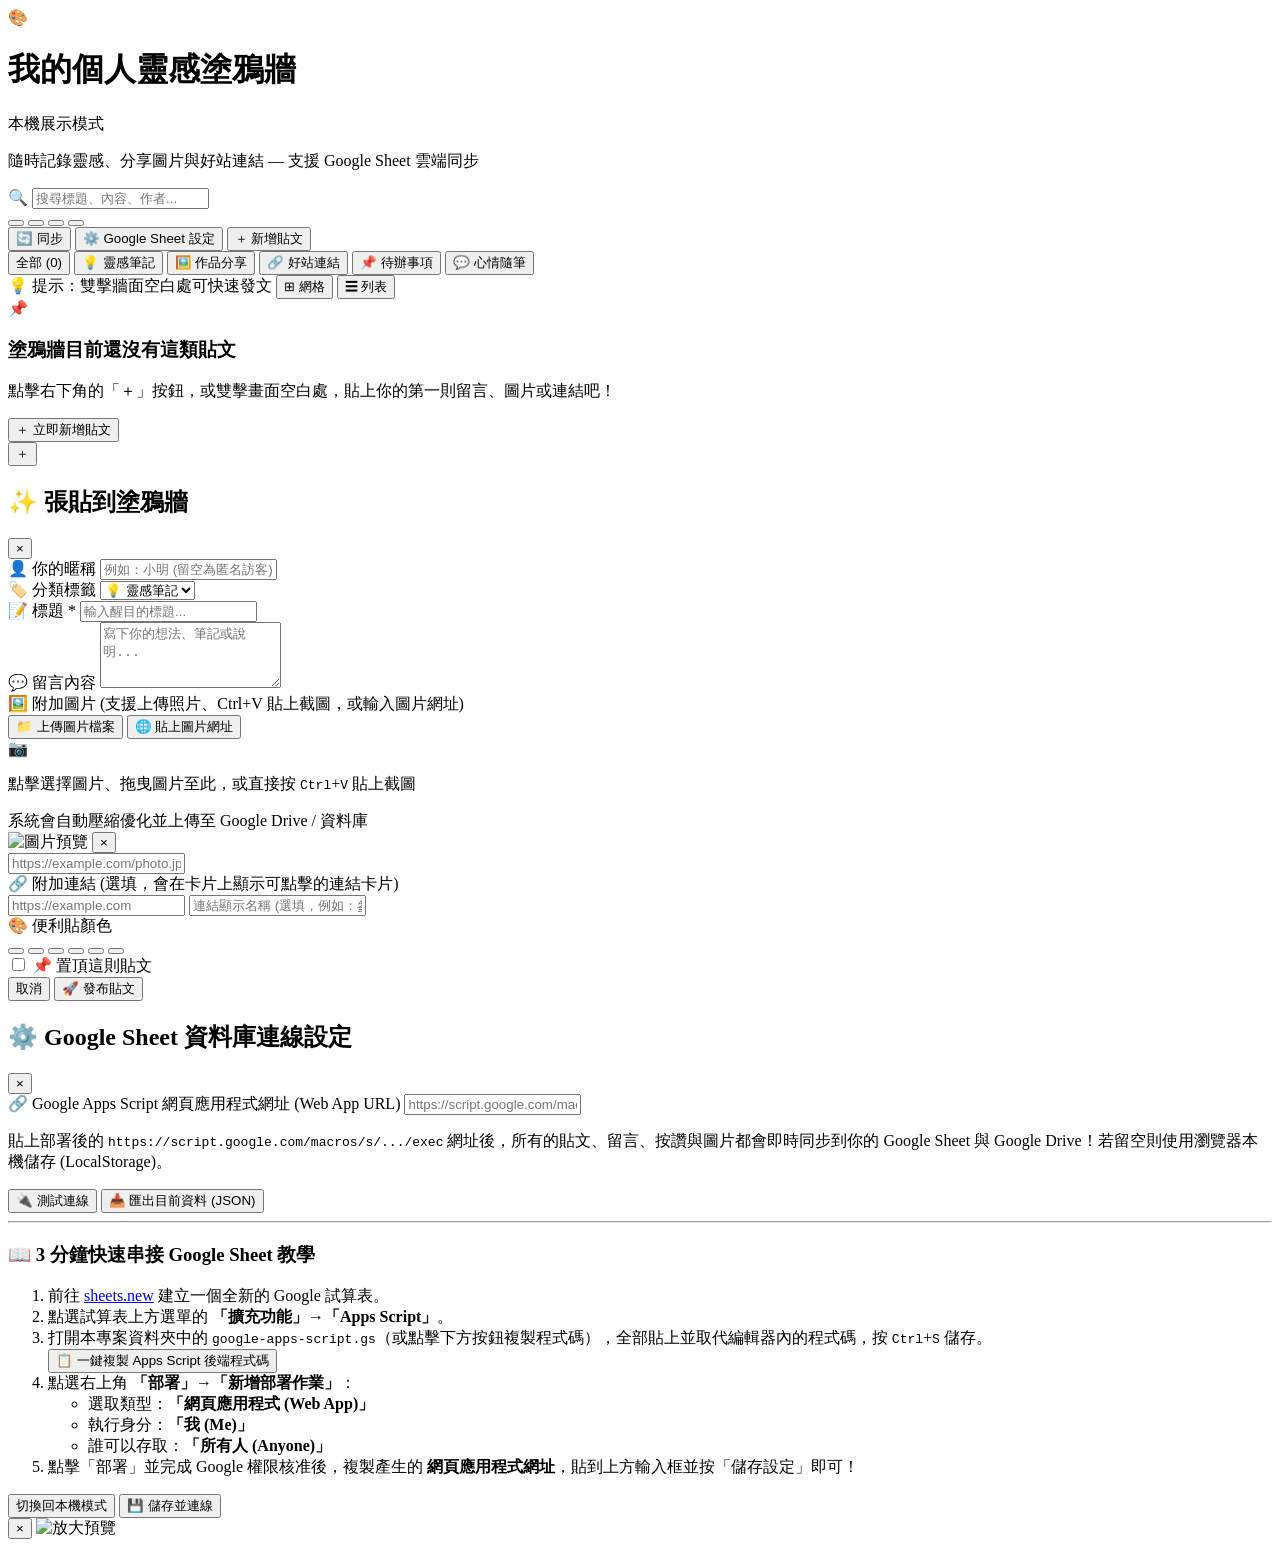
==== index.html @ 160f8878 "Add index.html" ====
<!DOCTYPE html>
<html lang="zh-Hant">
<head>
  <meta charset="UTF-8" />
  <meta name="viewport" content="width=device-width, initial-scale=1.0" />
  <title>個人靈感塗鴉牆 | Padlet Personal Board</title>
  <link rel="preconnect" href="https://fonts.googleapis.com">
  <link rel="preconnect" href="https://fonts.gstatic.com" crossorigin>
  <link href="https://fonts.googleapis.com/css2?family=Noto+Sans+TC:wght@400;500;600;700&display=swap" rel="stylesheet">
  <link rel="stylesheet" href="style.css" />
</head>
<body class="bg-cork">
  <!-- 頂部導覽列 -->
  <header class="board-header">
    <div class="header-left">
      <div class="board-avatar" id="boardAvatar">🎨</div>
      <div class="board-title-group">
        <div class="board-title-row">
          <h1 id="boardTitle" contenteditable="true" spellcheck="false" title="點擊可直接修改牆面標題">我的個人靈感塗鴉牆</h1>
          <span class="db-badge" id="dbStatusBadge" title="點擊設定 Google Sheet 資料庫">
            <span class="status-dot"></span>
            <span id="dbStatusText">本機展示模式</span>
          </span>
        </div>
        <p id="boardSubtitle" contenteditable="true" spellcheck="false" title="點擊可直接修改副標題">隨時記錄靈感、分享圖片與好站連結 — 支援 Google Sheet 雲端同步</p>
      </div>
    </div>

    <div class="header-actions">
      <!-- 搜尋框 -->
      <div class="search-box">
        <span class="search-icon">🔍</span>
        <input type="text" id="searchInput" placeholder="搜尋標題、內容、作者..." />
      </div>

      <!-- 主題背景切換 -->
      <div class="bg-switcher" title="切換塗鴉牆背景">
        <button class="bg-dot active" data-bg="bg-cork" title="經典軟木塞"></button>
        <button class="bg-dot" data-bg="bg-dark" title="星空深色"></button>
        <button class="bg-dot" data-bg="bg-pastel" title="晨曦漸層"></button>
        <button class="bg-dot" data-bg="bg-grid" title="極簡方格"></button>
      </div>

      <button class="btn btn-icon" id="refreshBtn" title="重新整理同步資料">
        🔄 <span>同步</span>
      </button>
      <button class="btn btn-secondary" id="settingsBtn">
        ⚙️ <span>Google Sheet 設定</span>
      </button>
      <button class="btn btn-primary" id="newPostTopBtn">
        ＋ <span>新增貼文</span>
      </button>
    </div>
  </header>

  <!-- 分類篩選與統計列 -->
  <section class="filter-bar">
    <div class="category-tabs" id="categoryTabs">
      <button class="cat-tab active" data-category="all">全部 (<span id="countAll">0</span>)</button>
      <button class="cat-tab" data-category="靈感筆記">💡 靈感筆記</button>
      <button class="cat-tab" data-category="作品分享">🖼️ 作品分享</button>
      <button class="cat-tab" data-category="好站連結">🔗 好站連結</button>
      <button class="cat-tab" data-category="待辦事項">📌 待辦事項</button>
      <button class="cat-tab" data-category="心情隨筆">💬 心情隨筆</button>
    </div>
    <div class="layout-controls">
      <span class="hint-text">💡 提示：雙擊牆面空白處可快速發文</span>
      <button class="layout-btn active" data-layout="masonry" title="瀑布流網格">⊞ 網格</button>
      <button class="layout-btn" data-layout="stream" title="單欄動態流">☰ 列表</button>
    </div>
  </section>

  <!-- 載入中提示 -->
  <div class="loading-bar hidden" id="loadingBar">
    <div class="loading-progress"></div>
  </div>

  <!-- 塗鴉牆主畫布 -->
  <main class="board-canvas" id="boardCanvas">
    <div class="masonry-grid" id="postsContainer">
      <!-- 由 JS 動態渲染卡片 -->
    </div>

    <!-- 空狀態 -->
    <div class="empty-state hidden" id="emptyState">
      <div class="empty-icon">📌</div>
      <h3>塗鴉牆目前還沒有這類貼文</h3>
      <p>點擊右下角的「＋」按鈕，或雙擊畫面空白處，貼上你的第一則留言、圖片或連結吧！</p>
      <button class="btn btn-primary" id="emptyAddBtn">＋ 立即新增貼文</button>
    </div>
  </main>

  <!-- 右下角懸浮新增按鈕 (Padlet 經典 FAB) -->
  <button class="fab-add" id="fabAddBtn" title="新增貼文 (快捷鍵 N 或雙擊牆面)">
    <span class="fab-plus">＋</span>
  </button>

  <!-- 新增/編輯貼文 Modal -->
  <div class="modal-overlay hidden" id="postModal">
    <div class="modal-card">
      <div class="modal-header">
        <h2>✨ 張貼到塗鴉牆</h2>
        <button class="modal-close" id="closePostModal" aria-label="關閉">&times;</button>
      </div>
      <form id="postForm" class="modal-body">
        <div class="form-row two-cols">
          <div class="form-group">
            <label for="postAuthor">👤 你的暱稱</label>
            <input type="text" id="postAuthor" placeholder="例如：小明 (留空為匿名訪客)" maxlength="30" />
          </div>
          <div class="form-group">
            <label for="postCategory">🏷️ 分類標籤</label>
            <select id="postCategory">
              <option value="靈感筆記">💡 靈感筆記</option>
              <option value="作品分享">🖼️ 作品分享</option>
              <option value="好站連結">🔗 好站連結</option>
              <option value="待辦事項">📌 待辦事項</option>
              <option value="心情隨筆">💬 心情隨筆</option>
            </select>
          </div>
        </div>

        <div class="form-group">
          <label for="postTitle">📝 標題 <span class="required">*</span></label>
          <input type="text" id="postTitle" placeholder="輸入醒目的標題..." required maxlength="80" />
        </div>

        <div class="form-group">
          <label for="postContent">💬 留言內容</label>
          <textarea id="postContent" rows="4" placeholder="寫下你的想法、筆記或說明..."></textarea>
        </div>

        <!-- 圖片上傳區塊 (支援檔案上傳、拖曳、剪貼簿貼上或圖片網址) -->
        <div class="form-group">
          <label>🖼️ 附加圖片 <span class="sub-label">(支援上傳照片、Ctrl+V 貼上截圖，或輸入圖片網址)</span></label>
          <div class="media-tabs">
            <button type="button" class="media-tab active" data-tab="upload">📁 上傳圖片檔案</button>
            <button type="button" class="media-tab" data-tab="url">🌐 貼上圖片網址</button>
          </div>

          <div class="media-panel" id="uploadPanel">
            <div class="drop-zone" id="dropZone">
              <input type="file" id="imageFileInput" accept="image/*" hidden />
              <div class="drop-zone-content" id="dropZonePrompt">
                <span class="drop-icon">📷</span>
                <p>點擊選擇圖片、拖曳圖片至此，或直接按 <kbd>Ctrl</kbd>+<kbd>V</kbd> 貼上截圖</p>
                <span class="drop-hint">系統會自動壓縮優化並上傳至 Google Drive / 資料庫</span>
              </div>
              <div class="image-preview-wrap hidden" id="imagePreviewWrap">
                <img id="imagePreview" src="" alt="圖片預覽" />
                <button type="button" class="remove-img-btn" id="removeImgBtn" title="移除圖片">&times;</button>
              </div>
            </div>
          </div>

          <div class="media-panel hidden" id="urlPanel">
            <input type="url" id="postImageUrl" placeholder="https://example.com/photo.jpg" />
          </div>
        </div>

        <!-- 附加外部連結區塊 -->
        <div class="form-group">
          <label>🔗 附加連結 <span class="sub-label">(選填，會在卡片上顯示可點擊的連結卡片)</span></label>
          <div class="form-row two-cols">
            <input type="url" id="postLinkUrl" placeholder="https://example.com" />
            <input type="text" id="postLinkTitle" placeholder="連結顯示名稱 (選填，例如：參考文章)" maxlength="50" />
          </div>
        </div>

        <!-- 卡片底色與置頂 -->
        <div class="form-row two-cols align-center">
          <div class="form-group">
            <label>🎨 便利貼顏色</label>
            <div class="color-picker" id="colorPicker">
              <button type="button" class="color-swatch swatch-white active" data-color="white" title="純淨白"></button>
              <button type="button" class="color-swatch swatch-yellow" data-color="yellow" title="暖陽黃"></button>
              <button type="button" class="color-swatch swatch-pink" data-color="pink" title="櫻花粉"></button>
              <button type="button" class="color-swatch swatch-blue" data-color="blue" title="晴空藍"></button>
              <button type="button" class="color-swatch swatch-green" data-color="green" title="薄荷綠"></button>
              <button type="button" class="color-swatch swatch-purple" data-color="purple" title="薰衣草紫"></button>
            </div>
          </div>
          <div class="form-group pin-checkbox-group">
            <label class="checkbox-label">
              <input type="checkbox" id="postPinned" />
              <span>📌 置頂這則貼文</span>
            </label>
          </div>
        </div>

        <div class="modal-footer">
          <button type="button" class="btn btn-ghost" id="cancelPostBtn">取消</button>
          <button type="submit" class="btn btn-primary" id="submitPostBtn">🚀 發布貼文</button>
        </div>
      </form>
    </div>
  </div>

  <!-- Google Sheet 資料庫設定 Modal -->
  <div class="modal-overlay hidden" id="settingsModal">
    <div class="modal-card modal-lg">
      <div class="modal-header">
        <h2>⚙️ Google Sheet 資料庫連線設定</h2>
        <button class="modal-close" id="closeSettingsModal" aria-label="關閉">&times;</button>
      </div>
      <div class="modal-body">
        <div class="form-group">
          <label for="gasUrlInput">🔗 Google Apps Script 網頁應用程式網址 (Web App URL)</label>
          <input
            type="url"
            id="gasUrlInput"
            placeholder="https://script.google.com/macros/s/AKfycb.../exec"
          />
          <p class="field-help">
            貼上部署後的 <code>https://script.google.com/macros/s/.../exec</code> 網址後，所有的貼文、留言、按讚與圖片都會即時同步到你的 Google Sheet 與 Google Drive！若留空則使用瀏覽器本機儲存 (LocalStorage)。
          </p>
        </div>

        <div class="connection-test-row">
          <button type="button" class="btn btn-secondary" id="testConnectionBtn">🔌 測試連線</button>
          <button type="button" class="btn btn-ghost" id="exportJsonBtn">📥 匯出目前資料 (JSON)</button>
          <span id="testResultMsg" class="test-result-msg"></span>
        </div>

        <hr class="divider" />

        <div class="setup-guide">
          <h3>📖 3 分鐘快速串接 Google Sheet 教學</h3>
          <ol class="guide-steps">
            <li>
              前往 <a href="https://sheets.new" target="_blank" rel="noopener">sheets.new</a> 建立一個全新的 Google 試算表。
            </li>
            <li>
              點選試算表上方選單的 <strong>「擴充功能」&rarr;「Apps Script」</strong>。
            </li>
            <li>
              打開本專案資料夾中的 <code>google-apps-script.gs</code>（或點擊下方按鈕複製程式碼），全部貼上並取代編輯器內的程式碼，按 <kbd>Ctrl</kbd>+<kbd>S</kbd> 儲存。
              <div class="copy-code-bar">
                <button type="button" class="btn btn-sm btn-secondary" id="copyGasCodeBtn">📋 一鍵複製 Apps Script 後端程式碼</button>
              </div>
            </li>
            <li>
              點選右上角 <strong>「部署」&rarr;「新增部署作業」</strong>：
              <ul>
                <li>選取類型：<strong>「網頁應用程式 (Web App)」</strong></li>
                <li>執行身分：<strong>「我 (Me)」</strong></li>
                <li>誰可以存取：<strong>「所有人 (Anyone)」</strong></li>
              </ul>
            </li>
            <li>
              點擊「部署」並完成 Google 權限核准後，複製產生的 <strong>網頁應用程式網址</strong>，貼到上方輸入框並按「儲存設定」即可！
            </li>
          </ol>
        </div>

        <div class="modal-footer">
          <button type="button" class="btn btn-ghost" id="clearGasUrlBtn">切換回本機模式</button>
          <button type="button" class="btn btn-primary" id="saveSettingsBtn">💾 儲存並連線</button>
        </div>
      </div>
    </div>
  </div>

  <!-- 圖片燈箱放大檢視 Modal -->
  <div class="lightbox-overlay hidden" id="lightboxModal">
    <button class="lightbox-close" id="closeLightboxBtn" aria-label="關閉預覽">&times;</button>
    <img id="lightboxImg" src="" alt="放大預覽" />
    <div class="lightbox-caption" id="lightboxCaption"></div>
  </div>

  <!-- 頂部通知 Toast -->
  <div class="toast-container" id="toastContainer"></div>

  <script src="app.js"></script>
</body>
</html>
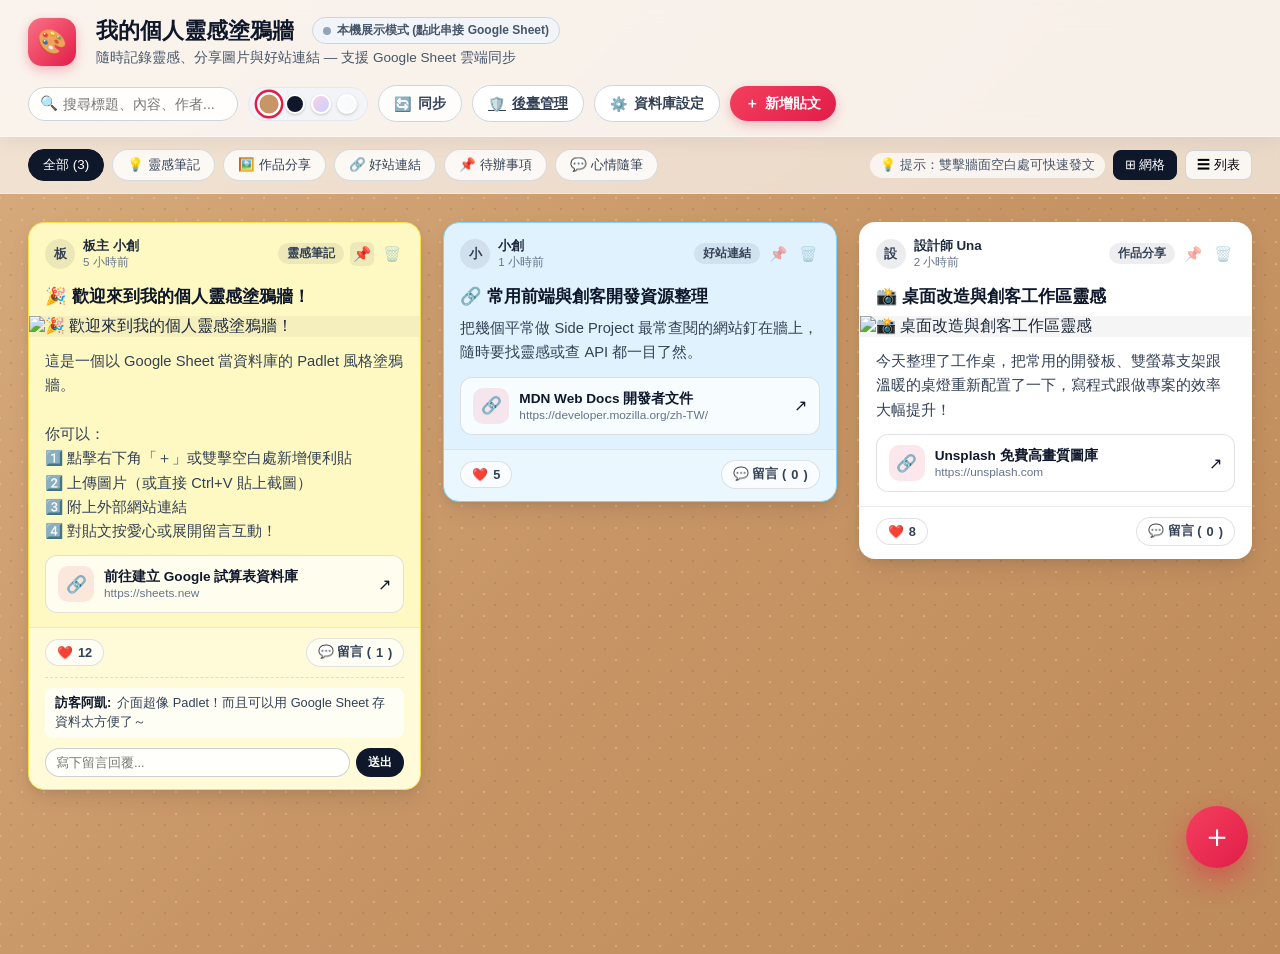
==== commit 6e61dbc4: "Add/update index.html with Admin Dashboard system" ====
--- a/index.html
+++ b/index.html
@@ -44,14 +44,23 @@
       <button class="btn btn-icon" id="refreshBtn" title="重新整理同步資料">
         🔄 <span>同步</span>
       </button>
+      <a href="admin.html" class="btn btn-secondary" title="進入塗鴉牆後臺管理系統">
+        🛡️ <span>後臺管理</span>
+      </a>
       <button class="btn btn-secondary" id="settingsBtn">
-        ⚙️ <span>Google Sheet 設定</span>
+        ⚙️ <span>資料庫設定</span>
       </button>
       <button class="btn btn-primary" id="newPostTopBtn">
         ＋ <span>新增貼文</span>
       </button>
     </div>
   </header>
+
+  <!-- 頂部置頂公告橫幅 (可由後臺設定開啟/關閉) -->
+  <div class="announcement-banner hidden" id="announcementBanner">
+    <span class="ann-icon">📢</span>
+    <span id="announcementText"></span>
+  </div>
 
   <!-- 分類篩選與統計列 -->
   <section class="filter-bar">
--- a/style.css
+++ b/style.css
@@ -0,0 +1,1169 @@
+:root {
+  --primary: #e11d48;
+  --primary-hover: #be123c;
+  --text-main: #1e293b;
+  --text-muted: #64748b;
+  --border-light: rgba(148, 163, 184, 0.25);
+  --shadow-card: 0 10px 25px -5px rgba(15, 23, 42, 0.12), 0 4px 10px -2px rgba(15, 23, 42, 0.06);
+  --shadow-hover: 0 20px 30px -8px rgba(15, 23, 42, 0.18), 0 8px 15px -4px rgba(15, 23, 42, 0.08);
+  --radius-lg: 16px;
+  --radius-md: 12px;
+}
+
+* {
+  box-sizing: border-box;
+  margin: 0;
+  padding: 0;
+}
+
+body {
+  font-family: 'Noto Sans TC', -apple-system, BlinkMacSystemFont, 'Segoe UI', Roboto, sans-serif;
+  color: var(--text-main);
+  min-height: 100vh;
+  transition: background 0.35s ease;
+  overflow-x: hidden;
+}
+
+/* 4 種經典 Padlet 塗鴉牆主題背景 */
+body.bg-cork {
+  background-color: #d6a97a;
+  background-image:
+    radial-gradient(rgba(120, 72, 32, 0.16) 1.5px, transparent 0),
+    radial-gradient(rgba(255, 235, 205, 0.25) 1.5px, transparent 0),
+    linear-gradient(135deg, #d8ad7f 0%, #c89666 50%, #be8a59 100%);
+  background-size: 22px 22px, 22px 22px, 100% 100%;
+  background-position: 0 0, 11px 11px, 0 0;
+}
+
+body.bg-dark {
+  background: radial-gradient(circle at 20% 20%, #1e293b 0%, #0f172a 60%, #020617 100%);
+}
+
+body.bg-pastel {
+  background: linear-gradient(135deg, #fdf2f8 0%, #eef2ff 50%, #f0fdf4 100%);
+}
+
+body.bg-grid {
+  background-color: #f8fafc;
+  background-image:
+    linear-gradient(to right, rgba(148, 163, 184, 0.18) 1px, transparent 1px),
+    linear-gradient(to bottom, rgba(148, 163, 184, 0.18) 1px, transparent 1px);
+  background-size: 28px 28px;
+}
+
+/* 頂部導覽列 */
+.board-header {
+  position: sticky;
+  top: 0;
+  z-index: 50;
+  display: flex;
+  flex-wrap: wrap;
+  justify-content: space-between;
+  align-items: center;
+  gap: 16px;
+  padding: 14px 28px;
+  background: rgba(255, 255, 255, 0.86);
+  backdrop-filter: blur(14px);
+  -webkit-backdrop-filter: blur(14px);
+  border-bottom: 1px solid rgba(255, 255, 255, 0.4);
+  box-shadow: 0 4px 20px rgba(15, 23, 42, 0.06);
+}
+
+.header-left {
+  display: flex;
+  align-items: center;
+  gap: 14px;
+}
+
+.board-avatar {
+  width: 48px;
+  height: 48px;
+  border-radius: 14px;
+  background: linear-gradient(135deg, #fb7185, #e11d48);
+  display: flex;
+  align-items: center;
+  justify-content: center;
+  font-size: 24px;
+  box-shadow: 0 4px 12px rgba(225, 29, 72, 0.3);
+  flex-shrink: 0;
+}
+
+.board-title-row {
+  display: flex;
+  align-items: center;
+  gap: 12px;
+  flex-wrap: wrap;
+}
+
+.board-title-group h1 {
+  font-size: 1.35rem;
+  font-weight: 700;
+  color: #0f172a;
+  padding: 2px 6px;
+  border-radius: 6px;
+  outline: none;
+  transition: background 0.2s;
+}
+
+.board-title-group h1:hover,
+.board-title-group h1:focus,
+.board-title-group p:hover,
+.board-title-group p:focus {
+  background: rgba(148, 163, 184, 0.16);
+}
+
+.board-title-group p {
+  font-size: 0.85rem;
+  color: #475569;
+  padding: 2px 6px;
+  border-radius: 6px;
+  outline: none;
+}
+
+/* 資料庫連線狀態徽章 */
+.db-badge {
+  display: inline-flex;
+  align-items: center;
+  gap: 6px;
+  font-size: 0.75rem;
+  font-weight: 600;
+  padding: 4px 10px;
+  border-radius: 999px;
+  background: #f1f5f9;
+  color: #475569;
+  border: 1px solid #cbd5e1;
+  cursor: pointer;
+  transition: all 0.2s;
+}
+
+.db-badge:hover {
+  transform: translateY(-1px);
+}
+
+.db-badge.connected {
+  background: #dcfce7;
+  color: #15803d;
+  border-color: #86efac;
+}
+
+.status-dot {
+  width: 8px;
+  height: 8px;
+  border-radius: 50%;
+  background: #94a3b8;
+}
+
+.db-badge.connected .status-dot {
+  background: #16a34a;
+  box-shadow: 0 0 0 3px rgba(22, 163, 74, 0.2);
+}
+
+.header-actions {
+  display: flex;
+  align-items: center;
+  gap: 10px;
+  flex-wrap: wrap;
+}
+
+.search-box {
+  position: relative;
+  display: flex;
+  align-items: center;
+}
+
+.search-icon {
+  position: absolute;
+  left: 12px;
+  font-size: 0.9rem;
+  pointer-events: none;
+}
+
+.search-box input {
+  padding: 8px 14px 8px 34px;
+  border-radius: 999px;
+  border: 1px solid #cbd5e1;
+  background: rgba(255, 255, 255, 0.9);
+  font-size: 0.88rem;
+  width: 210px;
+  transition: all 0.2s;
+  outline: none;
+}
+
+.search-box input:focus {
+  width: 250px;
+  border-color: var(--primary);
+  box-shadow: 0 0 0 3px rgba(225, 29, 72, 0.15);
+}
+
+/* 背景切換圓點 */
+.bg-switcher {
+  display: flex;
+  align-items: center;
+  gap: 6px;
+  background: rgba(241, 245, 249, 0.85);
+  padding: 6px 10px;
+  border-radius: 999px;
+  border: 1px solid #e2e8f0;
+}
+
+.bg-dot {
+  width: 20px;
+  height: 20px;
+  border-radius: 50%;
+  border: 2px solid #fff;
+  cursor: pointer;
+  box-shadow: 0 1px 3px rgba(0, 0, 0, 0.2);
+  transition: transform 0.15s;
+}
+
+.bg-dot:hover,
+.bg-dot.active {
+  transform: scale(1.2);
+  outline: 2px solid var(--primary);
+}
+
+.bg-dot[data-bg="bg-cork"] { background: #c89666; }
+.bg-dot[data-bg="bg-dark"] { background: #0f172a; }
+.bg-dot[data-bg="bg-pastel"] { background: linear-gradient(135deg, #fbcfe8, #c7d2fe); }
+.bg-dot[data-bg="bg-grid"] { background: #f8fafc; }
+
+/* 按鈕樣式 */
+.btn {
+  display: inline-flex;
+  align-items: center;
+  gap: 6px;
+  padding: 8px 15px;
+  border-radius: 999px;
+  font-size: 0.88rem;
+  font-weight: 600;
+  border: none;
+  cursor: pointer;
+  transition: all 0.2s ease;
+  font-family: inherit;
+}
+
+.btn-primary {
+  background: linear-gradient(135deg, #f43f5e, #e11d48);
+  color: #fff;
+  box-shadow: 0 4px 12px rgba(225, 29, 72, 0.28);
+}
+
+.btn-primary:hover {
+  background: linear-gradient(135deg, #e11d48, #be123c);
+  transform: translateY(-1px);
+}
+
+.btn-secondary {
+  background: #fff;
+  color: #334155;
+  border: 1px solid #cbd5e1;
+}
+
+.btn-secondary:hover {
+  background: #f8fafc;
+  border-color: #94a3b8;
+}
+
+.btn-icon {
+  background: rgba(255, 255, 255, 0.85);
+  color: #334155;
+  border: 1px solid #cbd5e1;
+}
+
+.btn-icon:hover {
+  background: #fff;
+}
+
+.btn-ghost {
+  background: transparent;
+  color: #64748b;
+}
+
+.btn-ghost:hover {
+  background: #f1f5f9;
+  color: #0f172a;
+}
+
+.btn-sm {
+  padding: 5px 12px;
+  font-size: 0.8rem;
+}
+
+/* 分類篩選列 */
+.filter-bar {
+  display: flex;
+  justify-content: space-between;
+  align-items: center;
+  flex-wrap: wrap;
+  gap: 12px;
+  padding: 12px 28px;
+  background: rgba(255, 255, 255, 0.65);
+  backdrop-filter: blur(10px);
+  border-bottom: 1px solid rgba(255, 255, 255, 0.3);
+}
+
+.category-tabs {
+  display: flex;
+  align-items: center;
+  gap: 8px;
+  flex-wrap: wrap;
+}
+
+.cat-tab {
+  padding: 6px 14px;
+  border-radius: 999px;
+  border: 1px solid rgba(148, 163, 184, 0.35);
+  background: rgba(255, 255, 255, 0.8);
+  color: #334155;
+  font-size: 0.84rem;
+  font-weight: 500;
+  cursor: pointer;
+  transition: all 0.2s;
+  font-family: inherit;
+}
+
+.cat-tab:hover {
+  background: #fff;
+  transform: translateY(-1px);
+}
+
+.cat-tab.active {
+  background: #0f172a;
+  color: #fff;
+  border-color: #0f172a;
+}
+
+.layout-controls {
+  display: flex;
+  align-items: center;
+  gap: 8px;
+}
+
+.hint-text {
+  font-size: 0.8rem;
+  color: #475569;
+  background: rgba(255, 255, 255, 0.7);
+  padding: 4px 10px;
+  border-radius: 999px;
+}
+
+.layout-btn {
+  padding: 5px 11px;
+  border-radius: 8px;
+  border: 1px solid rgba(148, 163, 184, 0.4);
+  background: rgba(255, 255, 255, 0.75);
+  font-size: 0.82rem;
+  cursor: pointer;
+  font-family: inherit;
+}
+
+.layout-btn.active {
+  background: #0f172a;
+  color: #fff;
+  border-color: #0f172a;
+}
+
+/* 進度條 */
+.loading-bar {
+  width: 100%;
+  height: 4px;
+  background: rgba(225, 29, 72, 0.15);
+  overflow: hidden;
+}
+
+.loading-progress {
+  width: 35%;
+  height: 100%;
+  background: var(--primary);
+  animation: loadingSlide 1.1s infinite ease-in-out;
+}
+
+@keyframes loadingSlide {
+  0% { transform: translateX(-100%); }
+  100% { transform: translateX(350%); }
+}
+
+/* 塗鴉牆主畫布與瀑布流卡片 */
+.board-canvas {
+  padding: 28px;
+  min-height: calc(100vh - 140px);
+}
+
+.masonry-grid {
+  column-count: 4;
+  column-gap: 22px;
+  max-width: 1600px;
+  margin: 0 auto;
+}
+
+.masonry-grid.stream-view {
+  column-count: 1;
+  max-width: 680px;
+}
+
+@media (max-width: 1320px) {
+  .masonry-grid { column-count: 3; }
+}
+@media (max-width: 960px) {
+  .masonry-grid { column-count: 2; }
+}
+@media (max-width: 620px) {
+  .masonry-grid { column-count: 1; }
+  .board-header, .filter-bar, .board-canvas { padding-left: 16px; padding-right: 16px; }
+  .hint-text { display: none; }
+}
+
+/* 貼文卡片 (Padlet Card) */
+.padlet-card {
+  break-inside: avoid;
+  margin-bottom: 22px;
+  border-radius: var(--radius-lg);
+  background: #ffffff;
+  box-shadow: var(--shadow-card);
+  border: 1px solid rgba(255, 255, 255, 0.7);
+  overflow: hidden;
+  transition: transform 0.22s ease, box-shadow 0.22s ease;
+  position: relative;
+  animation: cardPopIn 0.28s ease-out;
+}
+
+@keyframes cardPopIn {
+  from { opacity: 0; transform: translateY(12px) scale(0.98); }
+  to { opacity: 1; transform: translateY(0) scale(1); }
+}
+
+.padlet-card:hover {
+  transform: translateY(-4px);
+  box-shadow: var(--shadow-hover);
+}
+
+/* 便利貼主題色 */
+.padlet-card.color-white { background: #ffffff; }
+.padlet-card.color-yellow { background: #fef9c3; border-color: #fde047; }
+.padlet-card.color-pink { background: #fce7f3; border-color: #f9a8d4; }
+.padlet-card.color-blue { background: #e0f2fe; border-color: #7dd3fc; }
+.padlet-card.color-green { background: #dcfce7; border-color: #86efac; }
+.padlet-card.color-purple { background: #f3e8ff; border-color: #d8b4fe; }
+
+.card-top-bar {
+  display: flex;
+  justify-content: space-between;
+  align-items: center;
+  padding: 14px 16px 8px;
+}
+
+.author-info {
+  display: flex;
+  align-items: center;
+  gap: 8px;
+}
+
+.author-avatar {
+  width: 30px;
+  height: 30px;
+  border-radius: 50%;
+  background: rgba(15, 23, 42, 0.08);
+  display: flex;
+  align-items: center;
+  justify-content: center;
+  font-size: 0.82rem;
+  font-weight: 700;
+  color: #334155;
+}
+
+.author-meta {
+  display: flex;
+  flex-direction: column;
+}
+
+.author-name {
+  font-size: 0.84rem;
+  font-weight: 600;
+  color: #1e293b;
+}
+
+.post-time {
+  font-size: 0.72rem;
+  color: #64748b;
+}
+
+.card-badges {
+  display: flex;
+  align-items: center;
+  gap: 6px;
+}
+
+.category-pill {
+  font-size: 0.72rem;
+  font-weight: 600;
+  padding: 3px 9px;
+  border-radius: 999px;
+  background: rgba(15, 23, 42, 0.07);
+  color: #334155;
+}
+
+.pin-btn, .delete-btn {
+  background: transparent;
+  border: none;
+  cursor: pointer;
+  font-size: 0.92rem;
+  opacity: 0.45;
+  padding: 3px;
+  border-radius: 6px;
+  transition: all 0.15s;
+}
+
+.pin-btn:hover, .delete-btn:hover, .pin-btn.pinned {
+  opacity: 1;
+  background: rgba(15, 23, 42, 0.07);
+}
+
+.card-body {
+  padding: 6px 16px 14px;
+}
+
+.card-title {
+  font-size: 1.08rem;
+  font-weight: 700;
+  color: #0f172a;
+  margin-bottom: 8px;
+  line-height: 1.4;
+  word-break: break-word;
+}
+
+.card-content {
+  font-size: 0.92rem;
+  color: #334155;
+  line-height: 1.65;
+  white-space: pre-wrap;
+  word-break: break-word;
+  margin-bottom: 12px;
+}
+
+/* 卡片圖片展示 */
+.card-image-wrap {
+  margin: 0 -16px 12px;
+  background: rgba(15, 23, 42, 0.04);
+  cursor: zoom-in;
+  overflow: hidden;
+  max-height: 360px;
+  display: flex;
+  align-items: center;
+  justify-content: center;
+}
+
+.card-image-wrap img {
+  width: 100%;
+  height: auto;
+  max-height: 360px;
+  object-fit: cover;
+  display: block;
+  transition: transform 0.3s ease;
+}
+
+.card-image-wrap:hover img {
+  transform: scale(1.03);
+}
+
+/* 附加連結預覽卡片 */
+.card-link-box {
+  display: flex;
+  align-items: center;
+  gap: 10px;
+  padding: 10px 12px;
+  border-radius: 12px;
+  background: rgba(255, 255, 255, 0.72);
+  border: 1px solid rgba(15, 23, 42, 0.12);
+  text-decoration: none;
+  color: #0f172a;
+  margin-top: 6px;
+  transition: all 0.2s;
+}
+
+.card-link-box:hover {
+  background: #ffffff;
+  border-color: var(--primary);
+  transform: translateY(-1px);
+}
+
+.link-icon-badge {
+  width: 36px;
+  height: 36px;
+  border-radius: 10px;
+  background: rgba(225, 29, 72, 0.1);
+  color: var(--primary);
+  display: flex;
+  align-items: center;
+  justify-content: center;
+  font-size: 1.05rem;
+  flex-shrink: 0;
+}
+
+.link-details {
+  overflow: hidden;
+  flex: 1;
+}
+
+.link-title {
+  font-size: 0.85rem;
+  font-weight: 600;
+  color: #0f172a;
+  white-space: nowrap;
+  overflow: hidden;
+  text-overflow: ellipsis;
+}
+
+.link-domain {
+  font-size: 0.74rem;
+  color: #64748b;
+  white-space: nowrap;
+  overflow: hidden;
+  text-overflow: ellipsis;
+}
+
+/* 卡片底部互動區 (按讚與留言) */
+.card-footer {
+  padding: 10px 16px 12px;
+  border-top: 1px solid rgba(15, 23, 42, 0.08);
+  background: rgba(255, 255, 255, 0.35);
+}
+
+.card-actions-row {
+  display: flex;
+  justify-content: space-between;
+  align-items: center;
+}
+
+.like-btn, .comment-toggle-btn {
+  display: inline-flex;
+  align-items: center;
+  gap: 5px;
+  padding: 5px 11px;
+  border-radius: 999px;
+  border: 1px solid rgba(15, 23, 42, 0.12);
+  background: rgba(255, 255, 255, 0.75);
+  font-size: 0.8rem;
+  font-weight: 600;
+  color: #334155;
+  cursor: pointer;
+  transition: all 0.15s;
+  font-family: inherit;
+}
+
+.like-btn:hover, .comment-toggle-btn:hover {
+  background: #fff;
+  transform: scale(1.04);
+}
+
+.like-btn.liked {
+  background: #ffe4e6;
+  border-color: #fda4af;
+  color: #e11d48;
+}
+
+/* 卡片內嵌留言區 */
+.comments-section {
+  margin-top: 10px;
+  padding-top: 10px;
+  border-top: 1px dashed rgba(15, 23, 42, 0.12);
+}
+
+.comment-list {
+  display: flex;
+  flex-direction: column;
+  gap: 7px;
+  margin-bottom: 10px;
+  max-height: 180px;
+  overflow-y: auto;
+}
+
+.comment-item {
+  font-size: 0.8rem;
+  background: rgba(255, 255, 255, 0.75);
+  padding: 6px 10px;
+  border-radius: 8px;
+  line-height: 1.45;
+}
+
+.comment-author {
+  font-weight: 700;
+  color: #0f172a;
+  margin-right: 6px;
+}
+
+.comment-text {
+  color: #334155;
+  word-break: break-word;
+}
+
+.comment-form {
+  display: flex;
+  gap: 6px;
+}
+
+.comment-form input {
+  flex: 1;
+  padding: 6px 10px;
+  border-radius: 999px;
+  border: 1px solid rgba(15, 23, 42, 0.2);
+  background: rgba(255, 255, 255, 0.9);
+  font-size: 0.8rem;
+  outline: none;
+  font-family: inherit;
+}
+
+.comment-form input:focus {
+  border-color: var(--primary);
+}
+
+.comment-form button {
+  padding: 6px 12px;
+  border-radius: 999px;
+  border: none;
+  background: #0f172a;
+  color: #fff;
+  font-size: 0.78rem;
+  font-weight: 600;
+  cursor: pointer;
+}
+
+/* 空狀態 */
+.empty-state {
+  max-width: 460px;
+  margin: 60px auto;
+  text-align: center;
+  padding: 40px 28px;
+  border-radius: 20px;
+  background: rgba(255, 255, 255, 0.9);
+  backdrop-filter: blur(12px);
+  box-shadow: var(--shadow-card);
+}
+
+.empty-icon {
+  font-size: 3rem;
+  margin-bottom: 12px;
+}
+
+.empty-state h3 {
+  font-size: 1.2rem;
+  margin-bottom: 8px;
+}
+
+.empty-state p {
+  font-size: 0.9rem;
+  color: #64748b;
+  margin-bottom: 20px;
+  line-height: 1.6;
+}
+
+/* 右下角懸浮按鈕 FAB */
+.fab-add {
+  position: fixed;
+  right: 32px;
+  bottom: 32px;
+  width: 62px;
+  height: 62px;
+  border-radius: 50%;
+  border: none;
+  background: linear-gradient(135deg, #f43f5e, #e11d48);
+  color: #fff;
+  font-size: 2rem;
+  display: flex;
+  align-items: center;
+  justify-content: center;
+  cursor: pointer;
+  box-shadow: 0 12px 28px rgba(225, 29, 72, 0.45);
+  z-index: 45;
+  transition: transform 0.2s ease, box-shadow 0.2s ease;
+}
+
+.fab-add:hover {
+  transform: scale(1.08) rotate(90deg);
+  box-shadow: 0 16px 34px rgba(225, 29, 72, 0.55);
+}
+
+/* Modal 彈窗 */
+.modal-overlay {
+  position: fixed;
+  inset: 0;
+  z-index: 100;
+  background: rgba(15, 23, 42, 0.55);
+  backdrop-filter: blur(5px);
+  display: flex;
+  align-items: center;
+  justify-content: center;
+  padding: 20px;
+  overflow-y: auto;
+}
+
+.modal-card {
+  width: 100%;
+  max-width: 560px;
+  background: #ffffff;
+  border-radius: 20px;
+  box-shadow: 0 25px 50px -12px rgba(15, 23, 42, 0.35);
+  overflow: hidden;
+  max-height: 92vh;
+  display: flex;
+  flex-direction: column;
+}
+
+.modal-card.modal-lg {
+  max-width: 680px;
+}
+
+.modal-header {
+  display: flex;
+  justify-content: space-between;
+  align-items: center;
+  padding: 18px 24px;
+  border-bottom: 1px solid #e2e8f0;
+}
+
+.modal-header h2 {
+  font-size: 1.18rem;
+  color: #0f172a;
+}
+
+.modal-close {
+  background: transparent;
+  border: none;
+  font-size: 1.6rem;
+  line-height: 1;
+  color: #64748b;
+  cursor: pointer;
+}
+
+.modal-body {
+  padding: 20px 24px;
+  overflow-y: auto;
+}
+
+.form-group {
+  margin-bottom: 16px;
+}
+
+.form-group label {
+  display: block;
+  font-size: 0.86rem;
+  font-weight: 600;
+  color: #1e293b;
+  margin-bottom: 6px;
+}
+
+.sub-label {
+  font-weight: 400;
+  color: #64748b;
+  font-size: 0.78rem;
+}
+
+.required {
+  color: var(--primary);
+}
+
+.form-row.two-cols {
+  display: grid;
+  grid-template-columns: 1fr 1fr;
+  gap: 12px;
+}
+
+@media (max-width: 520px) {
+  .form-row.two-cols { grid-template-columns: 1fr; }
+}
+
+.form-group input[type="text"],
+.form-group input[type="url"],
+.form-group select,
+.form-group textarea {
+  width: 100%;
+  padding: 10px 12px;
+  border-radius: 10px;
+  border: 1px solid #cbd5e1;
+  font-size: 0.9rem;
+  font-family: inherit;
+  outline: none;
+  transition: border-color 0.2s, box-shadow 0.2s;
+}
+
+.form-group input:focus,
+.form-group select:focus,
+.form-group textarea:focus {
+  border-color: var(--primary);
+  box-shadow: 0 0 0 3px rgba(225, 29, 72, 0.12);
+}
+
+/* 圖片上傳區 */
+.media-tabs {
+  display: flex;
+  gap: 8px;
+  margin-bottom: 8px;
+}
+
+.media-tab {
+  padding: 6px 12px;
+  border-radius: 8px;
+  border: 1px solid #cbd5e1;
+  background: #f8fafc;
+  font-size: 0.8rem;
+  font-weight: 600;
+  cursor: pointer;
+  font-family: inherit;
+}
+
+.media-tab.active {
+  background: #0f172a;
+  color: #fff;
+  border-color: #0f172a;
+}
+
+.drop-zone {
+  border: 2px dashed #cbd5e1;
+  border-radius: 12px;
+  padding: 18px;
+  text-align: center;
+  background: #f8fafc;
+  cursor: pointer;
+  transition: all 0.2s;
+  position: relative;
+}
+
+.drop-zone:hover, .drop-zone.dragover {
+  border-color: var(--primary);
+  background: #fff1f2;
+}
+
+.drop-icon {
+  font-size: 1.8rem;
+  display: block;
+  margin-bottom: 6px;
+}
+
+.drop-zone-content p {
+  font-size: 0.86rem;
+  font-weight: 500;
+  color: #334155;
+  margin-bottom: 4px;
+}
+
+.drop-hint {
+  font-size: 0.75rem;
+  color: #64748b;
+}
+
+.image-preview-wrap {
+  position: relative;
+  display: inline-block;
+  max-width: 100%;
+}
+
+.image-preview-wrap img {
+  max-height: 200px;
+  max-width: 100%;
+  border-radius: 10px;
+  display: block;
+  margin: 0 auto;
+}
+
+.remove-img-btn {
+  position: absolute;
+  top: -10px;
+  right: -10px;
+  width: 28px;
+  height: 28px;
+  border-radius: 50%;
+  border: none;
+  background: #ef4444;
+  color: #fff;
+  font-size: 1.1rem;
+  cursor: pointer;
+  box-shadow: 0 2px 6px rgba(0, 0, 0, 0.25);
+}
+
+/* 顏色選擇器 */
+.color-picker {
+  display: flex;
+  gap: 8px;
+  align-items: center;
+}
+
+.color-swatch {
+  width: 28px;
+  height: 28px;
+  border-radius: 50%;
+  border: 2px solid #cbd5e1;
+  cursor: pointer;
+  transition: transform 0.15s;
+}
+
+.color-swatch.active {
+  transform: scale(1.18);
+  border-color: #0f172a;
+  box-shadow: 0 0 0 2px rgba(15, 23, 42, 0.2);
+}
+
+.swatch-white { background: #ffffff; }
+.swatch-yellow { background: #fef08a; }
+.swatch-pink { background: #fbcfe8; }
+.swatch-blue { background: #bae6fd; }
+.swatch-green { background: #bbf7d0; }
+.swatch-purple { background: #e9d5ff; }
+
+.pin-checkbox-group {
+  display: flex;
+  align-items: center;
+  padding-top: 18px;
+}
+
+.checkbox-label {
+  display: inline-flex !important;
+  align-items: center;
+  gap: 8px;
+  cursor: pointer;
+  user-select: none;
+}
+
+.modal-footer {
+  display: flex;
+  justify-content: flex-end;
+  gap: 10px;
+  padding-top: 12px;
+  border-top: 1px solid #e2e8f0;
+  margin-top: 8px;
+}
+
+/* 設定視窗與教學步驟 */
+.field-help {
+  font-size: 0.78rem;
+  color: #64748b;
+  margin-top: 6px;
+  line-height: 1.5;
+}
+
+.connection-test-row {
+  display: flex;
+  align-items: center;
+  gap: 10px;
+  flex-wrap: wrap;
+  margin-bottom: 14px;
+}
+
+.test-result-msg {
+  font-size: 0.82rem;
+  font-weight: 600;
+}
+
+.divider {
+  border: none;
+  border-top: 1px solid #e2e8f0;
+  margin: 16px 0;
+}
+
+.setup-guide h3 {
+  font-size: 0.96rem;
+  margin-bottom: 10px;
+  color: #0f172a;
+}
+
+.guide-steps {
+  padding-left: 20px;
+  font-size: 0.84rem;
+  color: #334155;
+  line-height: 1.7;
+}
+
+.guide-steps li {
+  margin-bottom: 8px;
+}
+
+.guide-steps ul {
+  padding-left: 18px;
+  margin-top: 4px;
+}
+
+.copy-code-bar {
+  margin-top: 6px;
+}
+
+kbd {
+  background: #f1f5f9;
+  border: 1px solid #cbd5e1;
+  border-radius: 4px;
+  padding: 1px 5px;
+  font-size: 0.75rem;
+}
+
+code {
+  background: #f1f5f9;
+  padding: 2px 6px;
+  border-radius: 4px;
+  font-size: 0.8rem;
+}
+
+/* 燈箱放大檢視 */
+.lightbox-overlay {
+  position: fixed;
+  inset: 0;
+  z-index: 120;
+  background: rgba(2, 6, 23, 0.88);
+  display: flex;
+  flex-direction: column;
+  align-items: center;
+  justify-content: center;
+  padding: 24px;
+}
+
+.lightbox-overlay img {
+  max-width: 92vw;
+  max-height: 82vh;
+  border-radius: 12px;
+  box-shadow: 0 25px 50px rgba(0, 0, 0, 0.5);
+}
+
+.lightbox-caption {
+  color: #f8fafc;
+  margin-top: 12px;
+  font-size: 0.95rem;
+}
+
+.lightbox-close {
+  position: absolute;
+  top: 20px;
+  right: 28px;
+  background: transparent;
+  border: none;
+  color: #fff;
+  font-size: 2.2rem;
+  cursor: pointer;
+}
+
+/* Toast 訊息 */
+.toast-container {
+  position: fixed;
+  bottom: 24px;
+  left: 50%;
+  transform: translateX(-50%);
+  z-index: 150;
+  display: flex;
+  flex-direction: column;
+  gap: 8px;
+}
+
+.toast {
+  background: rgba(15, 23, 42, 0.92);
+  color: #fff;
+  padding: 10px 18px;
+  border-radius: 999px;
+  font-size: 0.86rem;
+  font-weight: 500;
+  box-shadow: 0 10px 25px rgba(0, 0, 0, 0.25);
+  animation: toastIn 0.25s ease;
+}
+
+@keyframes toastIn {
+  from { opacity: 0; transform: translateY(10px); }
+  to { opacity: 1; transform: translateY(0); }
+}
+
+.hidden {
+  display: none !important;
+}
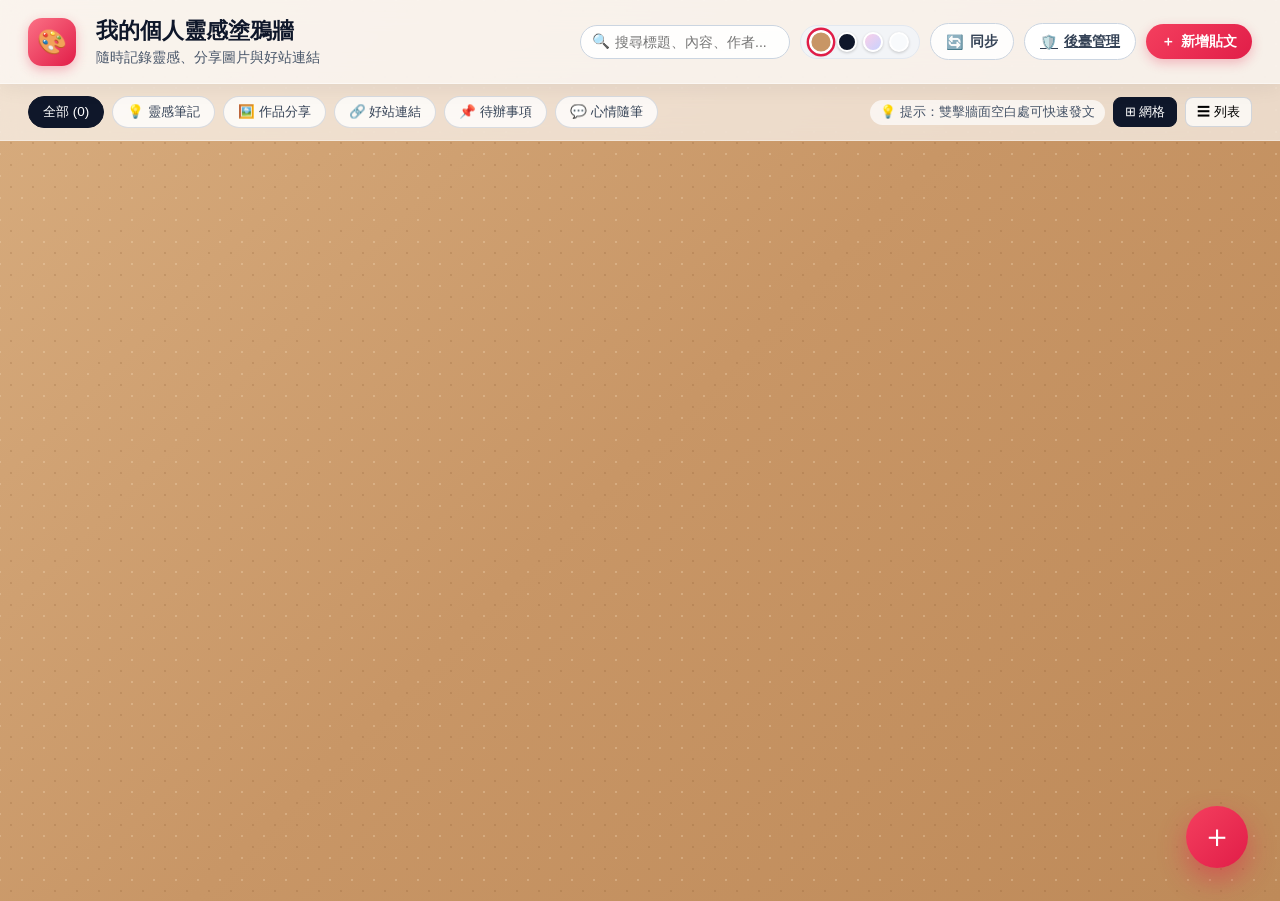
==== commit 797747ff: "Remove Google Sheet links and settings UI from public frontend (index.html)" ====
--- a/index.html
+++ b/index.html
@@ -17,12 +17,8 @@
       <div class="board-title-group">
         <div class="board-title-row">
           <h1 id="boardTitle" contenteditable="true" spellcheck="false" title="點擊可直接修改牆面標題">我的個人靈感塗鴉牆</h1>
-          <span class="db-badge" id="dbStatusBadge" title="點擊設定 Google Sheet 資料庫">
-            <span class="status-dot"></span>
-            <span id="dbStatusText">本機展示模式</span>
-          </span>
-        </div>
-        <p id="boardSubtitle" contenteditable="true" spellcheck="false" title="點擊可直接修改副標題">隨時記錄靈感、分享圖片與好站連結 — 支援 Google Sheet 雲端同步</p>
+        </div>
+        <p id="boardSubtitle" contenteditable="true" spellcheck="false" title="點擊可直接修改副標題">隨時記錄靈感、分享圖片與好站連結</p>
       </div>
     </div>
 
@@ -47,9 +43,6 @@
       <a href="admin.html" class="btn btn-secondary" title="進入塗鴉牆後臺管理系統">
         🛡️ <span>後臺管理</span>
       </a>
-      <button class="btn btn-secondary" id="settingsBtn">
-        ⚙️ <span>資料庫設定</span>
-      </button>
       <button class="btn btn-primary" id="newPostTopBtn">
         ＋ <span>新增貼文</span>
       </button>
@@ -153,7 +146,7 @@
               <div class="drop-zone-content" id="dropZonePrompt">
                 <span class="drop-icon">📷</span>
                 <p>點擊選擇圖片、拖曳圖片至此，或直接按 <kbd>Ctrl</kbd>+<kbd>V</kbd> 貼上截圖</p>
-                <span class="drop-hint">系統會自動壓縮優化並上傳至 Google Drive / 資料庫</span>
+                <span class="drop-hint">系統會自動壓縮優化並上傳圖片</span>
               </div>
               <div class="image-preview-wrap hidden" id="imagePreviewWrap">
                 <img id="imagePreview" src="" alt="圖片預覽" />
@@ -205,71 +198,6 @@
     </div>
   </div>
 
-  <!-- Google Sheet 資料庫設定 Modal -->
-  <div class="modal-overlay hidden" id="settingsModal">
-    <div class="modal-card modal-lg">
-      <div class="modal-header">
-        <h2>⚙️ Google Sheet 資料庫連線設定</h2>
-        <button class="modal-close" id="closeSettingsModal" aria-label="關閉">&times;</button>
-      </div>
-      <div class="modal-body">
-        <div class="form-group">
-          <label for="gasUrlInput">🔗 Google Apps Script 網頁應用程式網址 (Web App URL)</label>
-          <input
-            type="url"
-            id="gasUrlInput"
-            placeholder="https://script.google.com/macros/s/AKfycb.../exec"
-          />
-          <p class="field-help">
-            貼上部署後的 <code>https://script.google.com/macros/s/.../exec</code> 網址後，所有的貼文、留言、按讚與圖片都會即時同步到你的 Google Sheet 與 Google Drive！若留空則使用瀏覽器本機儲存 (LocalStorage)。
-          </p>
-        </div>
-
-        <div class="connection-test-row">
-          <button type="button" class="btn btn-secondary" id="testConnectionBtn">🔌 測試連線</button>
-          <button type="button" class="btn btn-ghost" id="exportJsonBtn">📥 匯出目前資料 (JSON)</button>
-          <span id="testResultMsg" class="test-result-msg"></span>
-        </div>
-
-        <hr class="divider" />
-
-        <div class="setup-guide">
-          <h3>📖 3 分鐘快速串接 Google Sheet 教學</h3>
-          <ol class="guide-steps">
-            <li>
-              前往 <a href="https://sheets.new" target="_blank" rel="noopener">sheets.new</a> 建立一個全新的 Google 試算表。
-            </li>
-            <li>
-              點選試算表上方選單的 <strong>「擴充功能」&rarr;「Apps Script」</strong>。
-            </li>
-            <li>
-              打開本專案資料夾中的 <code>google-apps-script.gs</code>（或點擊下方按鈕複製程式碼），全部貼上並取代編輯器內的程式碼，按 <kbd>Ctrl</kbd>+<kbd>S</kbd> 儲存。
-              <div class="copy-code-bar">
-                <button type="button" class="btn btn-sm btn-secondary" id="copyGasCodeBtn">📋 一鍵複製 Apps Script 後端程式碼</button>
-              </div>
-            </li>
-            <li>
-              點選右上角 <strong>「部署」&rarr;「新增部署作業」</strong>：
-              <ul>
-                <li>選取類型：<strong>「網頁應用程式 (Web App)」</strong></li>
-                <li>執行身分：<strong>「我 (Me)」</strong></li>
-                <li>誰可以存取：<strong>「所有人 (Anyone)」</strong></li>
-              </ul>
-            </li>
-            <li>
-              點擊「部署」並完成 Google 權限核准後，複製產生的 <strong>網頁應用程式網址</strong>，貼到上方輸入框並按「儲存設定」即可！
-            </li>
-          </ol>
-        </div>
-
-        <div class="modal-footer">
-          <button type="button" class="btn btn-ghost" id="clearGasUrlBtn">切換回本機模式</button>
-          <button type="button" class="btn btn-primary" id="saveSettingsBtn">💾 儲存並連線</button>
-        </div>
-      </div>
-    </div>
-  </div>
-
   <!-- 圖片燈箱放大檢視 Modal -->
   <div class="lightbox-overlay hidden" id="lightboxModal">
     <button class="lightbox-close" id="closeLightboxBtn" aria-label="關閉預覽">&times;</button>
--- a/style.css
+++ b/style.css
@@ -1167,3 +1167,675 @@
 .hidden {
   display: none !important;
 }
+
+
+/* ==========================================
+   公告橫幅與後臺管理系統 (Admin Dashboard) 樣式
+   ========================================== */
+
+.announcement-banner {
+  display: flex;
+  align-items: center;
+  justify-content: center;
+  gap: 10px;
+  padding: 10px 24px;
+  background: linear-gradient(90deg, #fef3c7, #fde68a, #fef3c7);
+  color: #92400e;
+  font-size: 0.9rem;
+  font-weight: 600;
+  border-bottom: 1px solid #fcd34d;
+}
+
+.btn-danger {
+  background: #fee2e2;
+  color: #b91c1c;
+  border: 1px solid #fca5a5;
+}
+
+.btn-danger:hover {
+  background: #ef4444;
+  color: #fff;
+  border-color: #ef4444;
+}
+
+.btn-block {
+  width: 100%;
+  justify-content: center;
+}
+
+.text-muted {
+  color: #64748b;
+  font-size: 0.85rem;
+}
+
+/* 後臺登入畫面 */
+.admin-body {
+  background: #f1f5f9;
+  color: #0f172a;
+}
+
+.admin-login-overlay {
+  min-height: 100vh;
+  display: flex;
+  align-items: center;
+  justify-content: center;
+  padding: 20px;
+  background: radial-gradient(circle at 20% 20%, #1e293b 0%, #0f172a 100%);
+}
+
+.admin-login-card {
+  width: 100%;
+  max-width: 400px;
+  background: #fff;
+  padding: 36px 30px;
+  border-radius: 20px;
+  text-align: center;
+  box-shadow: 0 25px 50px -12px rgba(0, 0, 0, 0.5);
+}
+
+.login-icon {
+  font-size: 3rem;
+  margin-bottom: 10px;
+}
+
+.admin-login-card h2 {
+  font-size: 1.35rem;
+  margin-bottom: 6px;
+}
+
+.admin-login-card p {
+  font-size: 0.88rem;
+  color: #64748b;
+  margin-bottom: 20px;
+}
+
+.admin-login-card input {
+  width: 100%;
+  padding: 12px 14px;
+  border-radius: 10px;
+  border: 1px solid #cbd5e1;
+  font-size: 0.95rem;
+  margin-bottom: 14px;
+  text-align: center;
+  outline: none;
+}
+
+.admin-login-card input:focus {
+  border-color: var(--primary);
+  box-shadow: 0 0 0 3px rgba(225, 29, 72, 0.15);
+}
+
+.login-error {
+  color: #e11d48;
+  font-size: 0.82rem;
+  font-weight: 600;
+  margin-bottom: 12px;
+}
+
+.login-footer {
+  margin-top: 18px;
+  font-size: 0.85rem;
+}
+
+.login-footer a {
+  color: #475569;
+  text-decoration: none;
+  font-weight: 600;
+}
+
+.login-footer a:hover {
+  color: var(--primary);
+}
+
+/* 後臺雙欄佈局 */
+.admin-layout {
+  display: grid;
+  grid-template-columns: 260px 1fr;
+  min-height: 100vh;
+}
+
+@media (max-width: 920px) {
+  .admin-layout {
+    grid-template-columns: 1fr;
+  }
+}
+
+.admin-sidebar {
+  background: #0f172a;
+  color: #f8fafc;
+  padding: 22px 16px;
+  display: flex;
+  flex-direction: column;
+  justify-content: space-between;
+}
+
+.sidebar-brand {
+  display: flex;
+  align-items: center;
+  gap: 12px;
+  padding: 4px 10px 20px;
+  border-bottom: 1px solid rgba(255, 255, 255, 0.1);
+}
+
+.brand-logo {
+  width: 42px;
+  height: 42px;
+  border-radius: 12px;
+  background: linear-gradient(135deg, #f43f5e, #e11d48);
+  display: flex;
+  align-items: center;
+  justify-content: center;
+  font-size: 1.35rem;
+}
+
+.sidebar-brand h2 {
+  font-size: 1.05rem;
+  font-weight: 700;
+}
+
+.db-mini-badge {
+  font-size: 0.74rem;
+  color: #94a3b8;
+}
+
+.db-mini-badge.connected {
+  color: #4ade80;
+}
+
+.sidebar-nav {
+  display: flex;
+  flex-direction: column;
+  gap: 6px;
+  margin: 20px 0 auto;
+}
+
+.nav-item {
+  display: flex;
+  align-items: center;
+  gap: 10px;
+  width: 100%;
+  padding: 11px 14px;
+  border-radius: 12px;
+  border: none;
+  background: transparent;
+  color: #cbd5e1;
+  font-size: 0.9rem;
+  font-weight: 500;
+  cursor: pointer;
+  text-align: left;
+  font-family: inherit;
+  transition: all 0.2s;
+}
+
+.nav-item:hover {
+  background: rgba(255, 255, 255, 0.08);
+  color: #fff;
+}
+
+.nav-item.active {
+  background: var(--primary);
+  color: #fff;
+  font-weight: 600;
+}
+
+.nav-badge {
+  margin-left: auto;
+  background: rgba(255, 255, 255, 0.15);
+  color: #fff;
+  font-size: 0.74rem;
+  padding: 2px 8px;
+  border-radius: 999px;
+}
+
+.nav-badge.has-pending {
+  background: #f59e0b;
+  color: #fff;
+  font-weight: 700;
+}
+
+.sidebar-footer {
+  display: flex;
+  flex-direction: column;
+  gap: 8px;
+  padding-top: 16px;
+  border-top: 1px solid rgba(255, 255, 255, 0.1);
+}
+
+.sidebar-footer .btn-ghost {
+  color: #94a3b8;
+}
+
+.sidebar-footer .btn-ghost:hover {
+  background: rgba(255, 255, 255, 0.08);
+  color: #fff;
+}
+
+/* 後臺右側主區塊 */
+.admin-main {
+  display: flex;
+  flex-direction: column;
+  min-width: 0;
+}
+
+.admin-topbar {
+  background: #fff;
+  padding: 16px 28px;
+  border-bottom: 1px solid #e2e8f0;
+  display: flex;
+  justify-content: space-between;
+  align-items: center;
+  flex-wrap: wrap;
+  gap: 12px;
+}
+
+.admin-topbar h1 {
+  font-size: 1.25rem;
+  color: #0f172a;
+}
+
+.topbar-actions {
+  display: flex;
+  gap: 10px;
+}
+
+/* KPI 統計卡 */
+.kpi-grid {
+  display: grid;
+  grid-template-columns: repeat(4, 1fr);
+  gap: 18px;
+  padding: 22px 28px 6px;
+}
+
+@media (max-width: 1100px) {
+  .kpi-grid { grid-template-columns: repeat(2, 1fr); }
+}
+@media (max-width: 560px) {
+  .kpi-grid { grid-template-columns: 1fr; }
+}
+
+.kpi-card {
+  background: #fff;
+  padding: 18px 20px;
+  border-radius: 16px;
+  border: 1px solid #e2e8f0;
+  display: flex;
+  align-items: center;
+  gap: 14px;
+  box-shadow: 0 2px 8px rgba(15, 23, 42, 0.04);
+}
+
+.kpi-icon {
+  width: 48px;
+  height: 48px;
+  border-radius: 14px;
+  display: flex;
+  align-items: center;
+  justify-content: center;
+  font-size: 1.4rem;
+}
+
+.kpi-blue { background: #e0f2fe; }
+.kpi-amber { background: #fef3c7; }
+.kpi-rose { background: #ffe4e6; }
+.kpi-emerald { background: #dcfce7; }
+
+.kpi-info {
+  display: flex;
+  flex-direction: column;
+}
+
+.kpi-label {
+  font-size: 0.8rem;
+  color: #64748b;
+}
+
+.kpi-value {
+  font-size: 1.5rem;
+  font-weight: 700;
+  color: #0f172a;
+}
+
+/* 面板與資料表 */
+.admin-section {
+  padding: 18px 28px 36px;
+}
+
+.panel-card {
+  background: #fff;
+  border-radius: 16px;
+  border: 1px solid #e2e8f0;
+  padding: 20px 22px;
+  box-shadow: 0 2px 8px rgba(15, 23, 42, 0.04);
+}
+
+.panel-header {
+  margin-bottom: 16px;
+}
+
+.panel-header h3 {
+  font-size: 1.08rem;
+  margin-bottom: 4px;
+}
+
+.table-toolbar {
+  display: flex;
+  justify-content: space-between;
+  align-items: center;
+  flex-wrap: wrap;
+  gap: 12px;
+  margin-bottom: 16px;
+}
+
+.toolbar-filters {
+  display: flex;
+  gap: 10px;
+  flex-wrap: wrap;
+}
+
+.toolbar-filters input,
+.toolbar-filters select {
+  padding: 8px 12px;
+  border-radius: 10px;
+  border: 1px solid #cbd5e1;
+  font-size: 0.86rem;
+  font-family: inherit;
+  outline: none;
+}
+
+.toolbar-batch {
+  display: flex;
+  align-items: center;
+  gap: 8px;
+  flex-wrap: wrap;
+}
+
+.selected-count {
+  font-size: 0.84rem;
+  color: #475569;
+  margin-right: 4px;
+}
+
+.table-responsive {
+  overflow-x: auto;
+}
+
+.admin-table {
+  width: 100%;
+  border-collapse: collapse;
+  font-size: 0.86rem;
+}
+
+.admin-table th,
+.admin-table td {
+  padding: 12px 10px;
+  text-align: left;
+  border-bottom: 1px solid #e2e8f0;
+  vertical-align: middle;
+}
+
+.admin-table th {
+  background: #f8fafc;
+  color: #475569;
+  font-weight: 600;
+  white-space: nowrap;
+}
+
+.admin-table tr:hover td {
+  background: #f8fafc;
+}
+
+.empty-table-cell {
+  text-align: center !important;
+  padding: 36px !important;
+  color: #64748b;
+}
+
+.status-pill {
+  display: inline-block;
+  padding: 3px 9px;
+  border-radius: 999px;
+  font-size: 0.75rem;
+  font-weight: 600;
+  white-space: nowrap;
+}
+
+.status-approved { background: #dcfce7; color: #15803d; }
+.status-pending { background: #fef3c7; color: #b45309; }
+.status-hidden { background: #f1f5f9; color: #475569; }
+
+.table-thumb {
+  width: 60px;
+  height: 44px;
+  object-fit: cover;
+  border-radius: 8px;
+  border: 1px solid #cbd5e1;
+}
+
+.table-link-chip {
+  display: inline-block;
+  padding: 3px 8px;
+  border-radius: 6px;
+  background: #e0f2fe;
+  color: #0369a1;
+  text-decoration: none;
+  font-size: 0.76rem;
+  font-weight: 600;
+}
+
+.no-media {
+  color: #94a3b8;
+  font-size: 0.78rem;
+}
+
+.table-post-title {
+  margin-bottom: 3px;
+  color: #0f172a;
+}
+
+.table-post-excerpt {
+  color: #64748b;
+  font-size: 0.8rem;
+  max-width: 340px;
+  display: -webkit-box;
+  -webkit-line-clamp: 2;
+  -webkit-box-orient: vertical;
+  overflow: hidden;
+}
+
+.color-dot-mini {
+  display: inline-block;
+  width: 12px;
+  height: 12px;
+  border-radius: 50%;
+  border: 1px solid #94a3b8;
+  vertical-align: middle;
+}
+
+.row-actions {
+  display: flex;
+  gap: 5px;
+}
+
+.btn-action {
+  width: 30px;
+  height: 30px;
+  border-radius: 8px;
+  border: 1px solid #e2e8f0;
+  background: #fff;
+  cursor: pointer;
+  display: inline-flex;
+  align-items: center;
+  justify-content: center;
+  transition: all 0.15s;
+}
+
+.btn-action:hover {
+  background: #f1f5f9;
+  transform: translateY(-1px);
+}
+
+/* 統計分析頁 */
+.analytics-grid {
+  display: grid;
+  grid-template-columns: 1fr 1fr;
+  gap: 20px;
+}
+
+@media (max-width: 900px) {
+  .analytics-grid { grid-template-columns: 1fr; }
+}
+
+.analytics-grid h3 {
+  font-size: 1rem;
+  margin-bottom: 14px;
+}
+
+.bar-chart-list {
+  display: flex;
+  flex-direction: column;
+  gap: 12px;
+}
+
+.bar-row {
+  display: flex;
+  flex-direction: column;
+  gap: 5px;
+}
+
+.bar-label {
+  display: flex;
+  justify-content: space-between;
+  font-size: 0.84rem;
+}
+
+.bar-track {
+  width: 100%;
+  height: 10px;
+  background: #f1f5f9;
+  border-radius: 999px;
+  overflow: hidden;
+}
+
+.bar-fill {
+  height: 100%;
+  background: linear-gradient(90deg, #f43f5e, #e11d48);
+  border-radius: 999px;
+}
+
+.ranking-list {
+  display: flex;
+  flex-direction: column;
+  gap: 10px;
+}
+
+.rank-item {
+  display: flex;
+  align-items: center;
+  gap: 12px;
+  padding: 10px 12px;
+  border-radius: 10px;
+  background: #f8fafc;
+}
+
+.rank-num {
+  font-weight: 800;
+  color: var(--primary);
+  font-size: 0.95rem;
+  width: 28px;
+}
+
+.rank-info {
+  display: flex;
+  flex-direction: column;
+}
+
+.rank-info strong {
+  font-size: 0.88rem;
+}
+
+.rank-info small {
+  color: #64748b;
+  font-size: 0.78rem;
+}
+
+/* 設定與資料庫頁 */
+.settings-form h4 {
+  margin-bottom: 12px;
+  font-size: 0.96rem;
+}
+
+.switch-list {
+  display: flex;
+  flex-direction: column;
+  gap: 12px;
+}
+
+.switch-row {
+  display: flex;
+  justify-content: space-between;
+  align-items: center;
+  padding: 12px 16px;
+  border-radius: 12px;
+  background: #f8fafc;
+  border: 1px solid #e2e8f0;
+  cursor: pointer;
+}
+
+.switch-row p {
+  font-size: 0.8rem;
+  color: #64748b;
+  margin-top: 2px;
+}
+
+.switch-row input[type="checkbox"] {
+  width: 20px;
+  height: 20px;
+  accent-color: var(--primary);
+}
+
+.form-actions {
+  margin-top: 18px;
+  display: flex;
+  justify-content: flex-end;
+}
+
+.input-with-btn {
+  display: flex;
+  gap: 8px;
+  flex-wrap: wrap;
+}
+
+.input-with-btn input {
+  flex: 1;
+  min-width: 240px;
+}
+
+.db-tools-grid {
+  display: grid;
+  grid-template-columns: 1fr 1fr;
+  gap: 16px;
+  margin-top: 12px;
+}
+
+@media (max-width: 760px) {
+  .db-tools-grid { grid-template-columns: 1fr; }
+}
+
+.tool-box {
+  padding: 16px;
+  border-radius: 12px;
+  background: #f8fafc;
+  border: 1px solid #e2e8f0;
+}
+
+.tool-box h5 {
+  font-size: 0.94rem;
+  margin-bottom: 6px;
+}
+
+.tool-box p {
+  font-size: 0.8rem;
+  color: #64748b;
+  margin-bottom: 12px;
+  line-height: 1.5;
+}
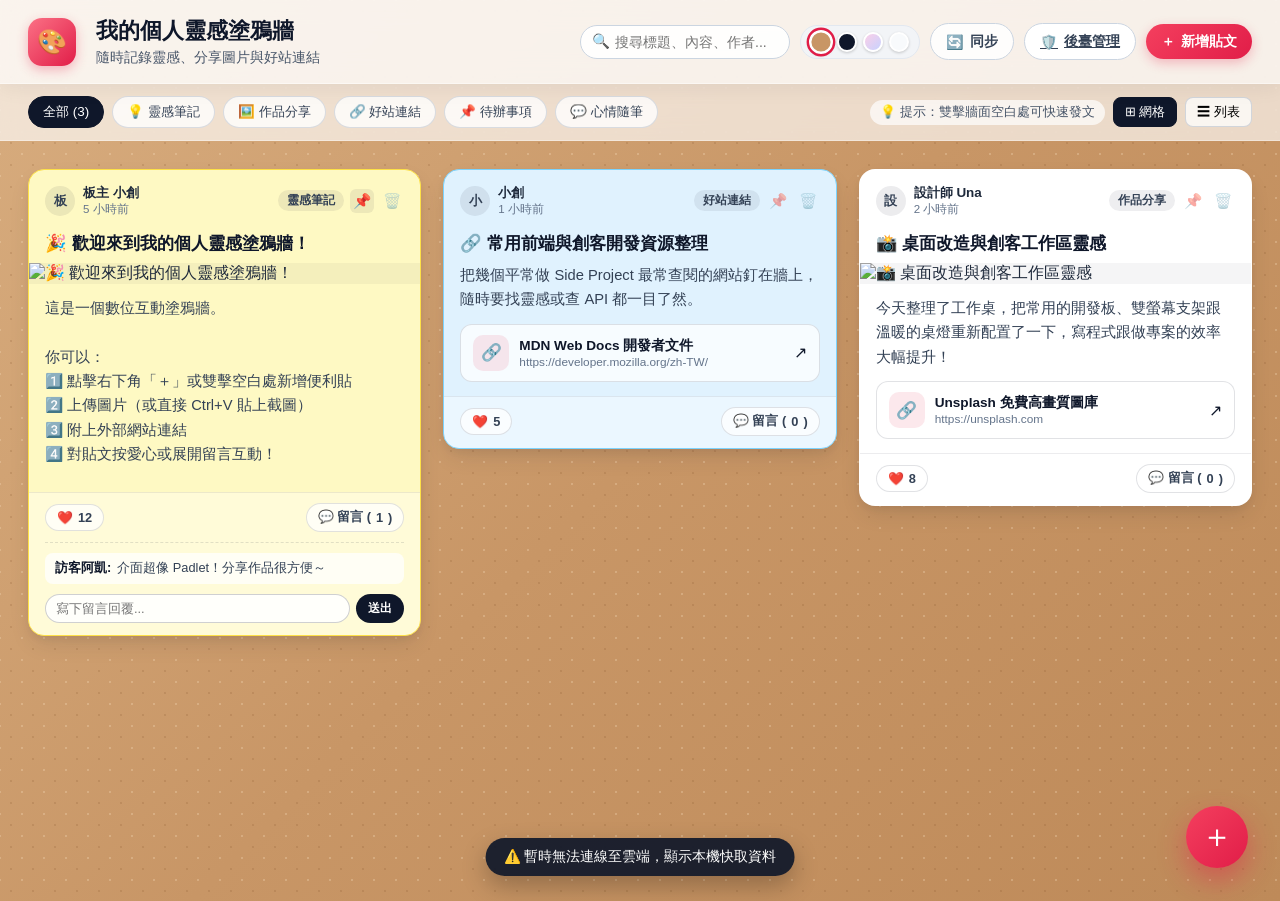
==== commit ed8b5c26: "Enable default instant auto-publishing in index.html" ====
--- a/index.html
+++ b/index.html
@@ -123,8 +123,8 @@
         </div>
 
         <div class="form-group">
-          <label for="postTitle">📝 標題 <span class="required">*</span></label>
-          <input type="text" id="postTitle" placeholder="輸入醒目的標題..." required maxlength="80" />
+          <label for="postTitle">📝 標題 <span class="sub-label">(選填，留空將自動截取內容或圖片檔名)</span></label>
+          <input type="text" id="postTitle" placeholder="輸入醒目的標題（或直接上傳圖片/寫內容即自動發布）..." maxlength="80" />
         </div>
 
         <div class="form-group">
@@ -187,6 +187,10 @@
               <input type="checkbox" id="postPinned" />
               <span>📌 置頂這則貼文</span>
             </label>
+            <label class="checkbox-label" style="margin-left: 12px;" title="開啟後，選完圖片或貼上截圖就會直接自動發布到牆上">
+              <input type="checkbox" id="autoPublishToggle" checked />
+              <span>⚡ 上傳圖片後自動立即Po文</span>
+            </label>
           </div>
         </div>
 
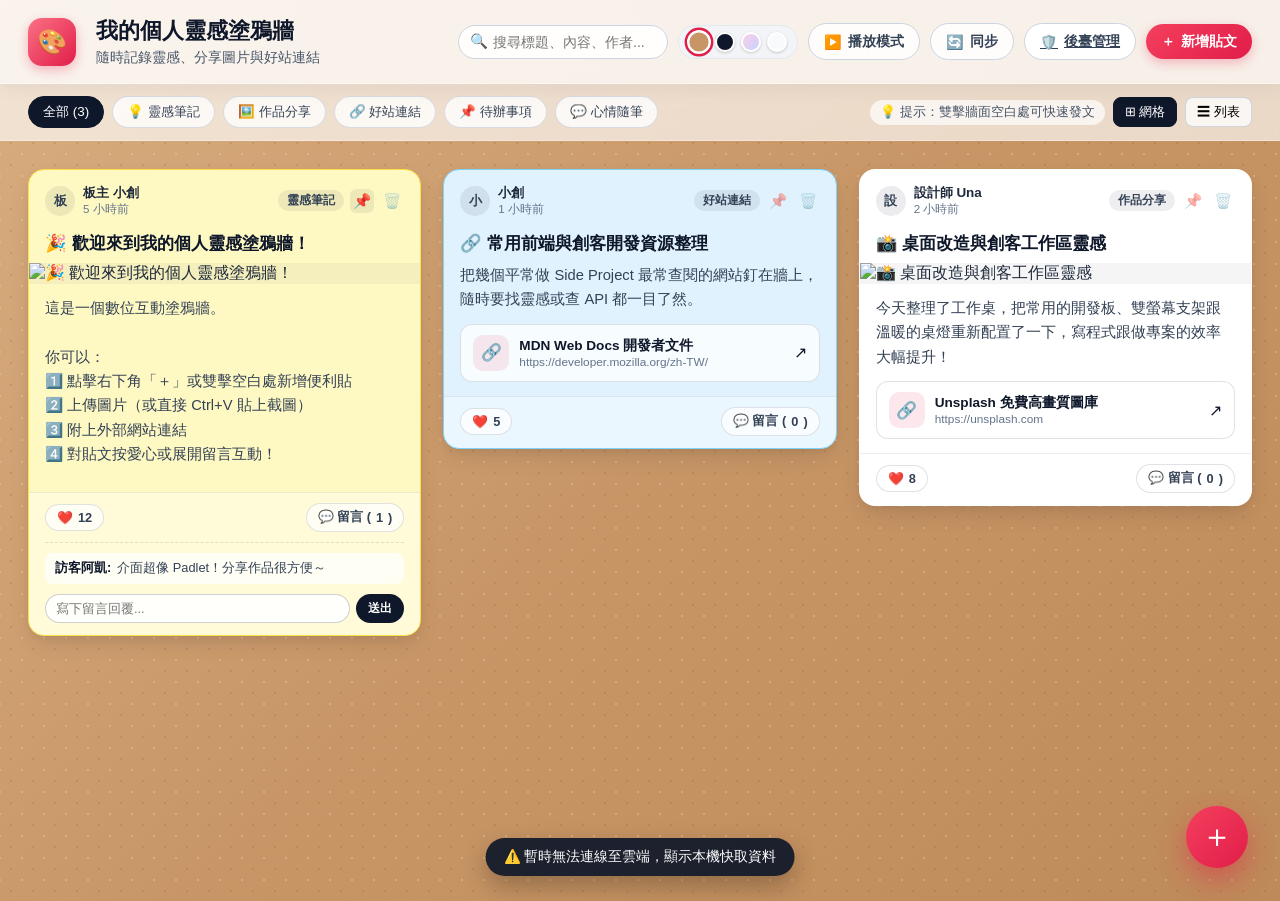
==== commit 75acf31d: "Add full-screen Slideshow Playback mode (index.html)" ====
--- a/index.html
+++ b/index.html
@@ -37,6 +37,9 @@
         <button class="bg-dot" data-bg="bg-grid" title="極簡方格"></button>
       </div>
 
+      <button class="btn btn-icon" id="playModeBtn" title="進入全螢幕簡報播放模式">
+        ▶️ <span>播放模式</span>
+      </button>
       <button class="btn btn-icon" id="refreshBtn" title="重新整理同步資料">
         🔄 <span>同步</span>
       </button>
@@ -209,6 +212,57 @@
     <div class="lightbox-caption" id="lightboxCaption"></div>
   </div>
 
+  <!-- 全螢幕簡報播放模式 (Padlet Slideshow Mode) -->
+  <div class="slideshow-overlay hidden" id="slideshowModal">
+    <!-- 頂部自動輪播進度條 -->
+    <div class="slideshow-timer-track">
+      <div class="slideshow-timer-bar" id="slideshowTimerBar"></div>
+    </div>
+
+    <!-- 播放模式頂部控制列 -->
+    <header class="slideshow-topbar">
+      <div class="slideshow-meta">
+        <span class="slide-badge" id="slideCounterBadge">1 / 1</span>
+        <span class="slide-board-name" id="slideBoardName">我的個人靈感塗鴉牆</span>
+      </div>
+
+      <div class="slideshow-controls">
+        <button type="button" class="slide-ctrl-btn" id="slideAutoPlayBtn" title="自動輪播開關 (空白鍵)">
+          ⏸️ <span id="slideAutoPlayText">自動輪播中</span>
+        </button>
+        <select id="slideIntervalSelect" class="slide-interval-select" title="輪播秒數間隔">
+          <option value="3000">每 3 秒</option>
+          <option value="5000" selected>每 5 秒</option>
+          <option value="8000">每 8 秒</option>
+          <option value="12000">每 12 秒</option>
+        </select>
+        <button type="button" class="slide-ctrl-btn" id="slideFullscreenBtn" title="切換全螢幕 (F)">
+          ⛶ <span>全螢幕</span>
+        </button>
+        <button type="button" class="slide-ctrl-btn slide-close-btn" id="closeSlideshowBtn" title="結束播放模式 (Esc)">
+          ✕ <span>結束播放</span>
+        </button>
+      </div>
+    </header>
+
+    <!-- 投影片主舞台 -->
+    <div class="slideshow-stage">
+      <button type="button" class="slide-nav-arrow prev" id="slidePrevBtn" title="上一則 (←)">‹</button>
+
+      <div class="slide-card-container" id="slideCardContainer">
+        <!-- 由 app.js 動態渲染當前貼文投影片 -->
+      </div>
+
+      <button type="button" class="slide-nav-arrow next" id="slideNextBtn" title="下一則 (→)">›</button>
+    </div>
+
+    <!-- 底部圓點指示器 -->
+    <footer class="slideshow-footer">
+      <div class="slide-dots" id="slideDotsContainer"></div>
+      <div class="slide-key-hints">快捷鍵：<kbd>←</kbd> <kbd>→</kbd> 切換貼文 · <kbd>空白鍵</kbd> 暫停/播放 · <kbd>F</kbd> 全螢幕 · <kbd>Esc</kbd> 離開</div>
+    </footer>
+  </div>
+
   <!-- 頂部通知 Toast -->
   <div class="toast-container" id="toastContainer"></div>
 
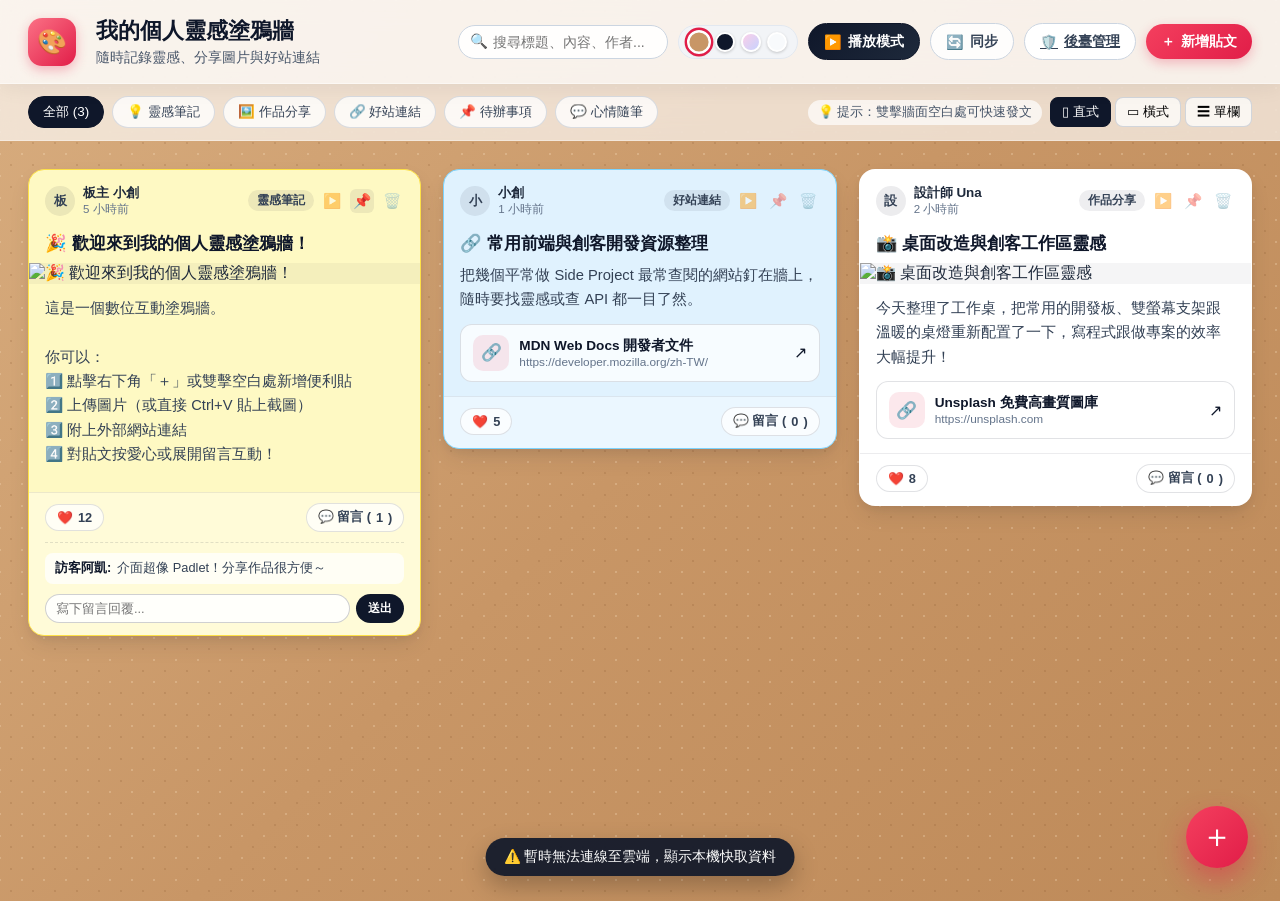
==== commit 1274a821: "Add Portrait (直式) and Landscape (橫式) layout options (index.html)" ====
--- a/index.html
+++ b/index.html
@@ -70,8 +70,11 @@
     </div>
     <div class="layout-controls">
       <span class="hint-text">💡 提示：雙擊牆面空白處可快速發文</span>
-      <button class="layout-btn active" data-layout="masonry" title="瀑布流網格">⊞ 網格</button>
-      <button class="layout-btn" data-layout="stream" title="單欄動態流">☰ 列表</button>
+      <div class="orientation-group" title="選擇卡片排列方向：直式或橫式">
+        <button class="layout-btn active" data-layout="portrait" title="直式瀑布流卡片">▯ 直式</button>
+        <button class="layout-btn" data-layout="landscape" title="橫式圖文並排卡片">▭ 橫式</button>
+        <button class="layout-btn" data-layout="stream" title="單欄動態流">☰ 單欄</button>
+      </div>
     </div>
   </section>
 
@@ -227,6 +230,14 @@
       </div>
 
       <div class="slideshow-controls">
+        <div class="slide-orient-group" title="切換播放模式版面方向">
+          <button type="button" class="slide-ctrl-btn active-orient" id="slideOrientLandscapeBtn" data-orient="landscape" title="橫式並排 (左圖右文)">
+            ▭ <span>橫式</span>
+          </button>
+          <button type="button" class="slide-ctrl-btn" id="slideOrientPortraitBtn" data-orient="portrait" title="直式卡片 (上圖下文)">
+            ▯ <span>直式</span>
+          </button>
+        </div>
         <button type="button" class="slide-ctrl-btn" id="slideAutoPlayBtn" title="自動輪播開關 (空白鍵)">
           ⏸️ <span id="slideAutoPlayText">自動輪播中</span>
         </button>
--- a/style.css
+++ b/style.css
@@ -1839,3 +1839,393 @@
   margin-bottom: 12px;
   line-height: 1.5;
 }
+
+
+/* ==========================================
+   全螢幕簡報播放模式 (Padlet Slideshow Mode)
+   ========================================== */
+
+#playModeBtn {
+  background: linear-gradient(135deg, #0f172a, #1e293b);
+  color: #fff;
+  border-color: #0f172a;
+}
+
+#playModeBtn:hover {
+  background: linear-gradient(135deg, #1e293b, #334155);
+  transform: translateY(-1px);
+}
+
+.slideshow-overlay {
+  position: fixed;
+  inset: 0;
+  z-index: 200;
+  background: radial-gradient(circle at 20% 20%, #1e293b 0%, #0f172a 65%, #020617 100%);
+  color: #f8fafc;
+  display: flex;
+  flex-direction: column;
+  justify-content: space-between;
+  overflow: hidden;
+  user-select: none;
+}
+
+.slideshow-timer-track {
+  position: absolute;
+  top: 0;
+  left: 0;
+  right: 0;
+  height: 5px;
+  background: rgba(255, 255, 255, 0.12);
+  z-index: 210;
+}
+
+.slideshow-timer-bar {
+  height: 100%;
+  width: 0%;
+  background: linear-gradient(90deg, #fb7185, #e11d48);
+  transition: width 0.1s linear;
+}
+
+.slideshow-topbar {
+  display: flex;
+  justify-content: space-between;
+  align-items: center;
+  flex-wrap: wrap;
+  gap: 12px;
+  padding: 18px 32px;
+  background: rgba(15, 23, 42, 0.55);
+  backdrop-filter: blur(12px);
+  border-bottom: 1px solid rgba(255, 255, 255, 0.1);
+}
+
+.slideshow-meta {
+  display: flex;
+  align-items: center;
+  gap: 14px;
+}
+
+.slide-badge {
+  background: var(--primary);
+  color: #fff;
+  font-weight: 700;
+  font-size: 0.88rem;
+  padding: 5px 14px;
+  border-radius: 999px;
+}
+
+.slide-board-name {
+  font-size: 1.05rem;
+  font-weight: 600;
+  color: #e2e8f0;
+}
+
+.slideshow-controls {
+  display: flex;
+  align-items: center;
+  gap: 10px;
+  flex-wrap: wrap;
+}
+
+.slide-ctrl-btn {
+  display: inline-flex;
+  align-items: center;
+  gap: 6px;
+  padding: 8px 15px;
+  border-radius: 999px;
+  border: 1px solid rgba(255, 255, 255, 0.22);
+  background: rgba(255, 255, 255, 0.1);
+  color: #fff;
+  font-size: 0.86rem;
+  font-weight: 600;
+  cursor: pointer;
+  font-family: inherit;
+  transition: all 0.2s;
+}
+
+.slide-ctrl-btn:hover {
+  background: rgba(255, 255, 255, 0.22);
+}
+
+.slide-ctrl-btn.active-autoplay {
+  background: rgba(22, 163, 74, 0.35);
+  border-color: #4ade80;
+}
+
+.slide-close-btn {
+  background: rgba(225, 29, 72, 0.28);
+  border-color: rgba(251, 113, 133, 0.5);
+}
+
+.slide-close-btn:hover {
+  background: var(--primary);
+}
+
+.slide-interval-select {
+  padding: 7px 12px;
+  border-radius: 999px;
+  border: 1px solid rgba(255, 255, 255, 0.22);
+  background: rgba(15, 23, 42, 0.85);
+  color: #fff;
+  font-size: 0.84rem;
+  font-family: inherit;
+  outline: none;
+  cursor: pointer;
+}
+
+/* 投影片主舞台 */
+.slideshow-stage {
+  flex: 1;
+  display: flex;
+  align-items: center;
+  justify-content: center;
+  padding: 24px 80px;
+  position: relative;
+  overflow: hidden;
+}
+
+.slide-nav-arrow {
+  position: absolute;
+  top: 50%;
+  transform: translateY(-50%);
+  width: 56px;
+  height: 56px;
+  border-radius: 50%;
+  border: 1px solid rgba(255, 255, 255, 0.22);
+  background: rgba(255, 255, 255, 0.1);
+  color: #fff;
+  font-size: 2.2rem;
+  line-height: 1;
+  display: flex;
+  align-items: center;
+  justify-content: center;
+  cursor: pointer;
+  transition: all 0.2s;
+  z-index: 10;
+}
+
+.slide-nav-arrow:hover {
+  background: var(--primary);
+  border-color: var(--primary);
+  transform: translateY(-50%) scale(1.08);
+}
+
+.slide-nav-arrow.prev { left: 24px; }
+.slide-nav-arrow.next { right: 24px; }
+
+.slide-card-container {
+  width: 100%;
+  max-width: 1120px;
+  max-height: 75vh;
+  display: flex;
+  align-items: center;
+  justify-content: center;
+}
+
+.slide-showcase-card {
+  width: 100%;
+  max-height: 75vh;
+  border-radius: 26px;
+  background: #ffffff;
+  color: #0f172a;
+  box-shadow: 0 30px 60px -15px rgba(0, 0, 0, 0.65);
+  display: grid;
+  grid-template-columns: 1.15fr 1fr;
+  overflow: hidden;
+  animation: slideFadeIn 0.35s ease-out;
+}
+
+.slide-showcase-card.no-image {
+  grid-template-columns: 1fr;
+  max-width: 780px;
+}
+
+@keyframes slideFadeIn {
+  from { opacity: 0; transform: translateY(14px) scale(0.98); }
+  to { opacity: 1; transform: translateY(0) scale(1); }
+}
+
+.slide-showcase-card.color-white { background: #ffffff; }
+.slide-showcase-card.color-yellow { background: #fef9c3; }
+.slide-showcase-card.color-pink { background: #fce7f3; }
+.slide-showcase-card.color-blue { background: #e0f2fe; }
+.slide-showcase-card.color-green { background: #dcfce7; }
+.slide-showcase-card.color-purple { background: #f3e8ff; }
+
+.slide-media-col {
+  background: #020617;
+  display: flex;
+  align-items: center;
+  justify-content: center;
+  max-height: 75vh;
+  overflow: hidden;
+}
+
+.slide-media-col img {
+  width: 100%;
+  height: 100%;
+  max-height: 75vh;
+  object-fit: contain;
+}
+
+.slide-content-col {
+  padding: 36px 40px;
+  display: flex;
+  flex-direction: column;
+  justify-content: space-between;
+  overflow-y: auto;
+  max-height: 75vh;
+}
+
+.slide-header-meta {
+  display: flex;
+  justify-content: space-between;
+  align-items: center;
+  gap: 12px;
+  margin-bottom: 18px;
+}
+
+.slide-author-box {
+  display: flex;
+  align-items: center;
+  gap: 12px;
+}
+
+.slide-avatar {
+  width: 44px;
+  height: 44px;
+  border-radius: 50%;
+  background: rgba(15, 23, 42, 0.1);
+  display: flex;
+  align-items: center;
+  justify-content: center;
+  font-size: 1.15rem;
+  font-weight: 700;
+}
+
+.slide-author-name {
+  font-size: 1.05rem;
+  font-weight: 700;
+  color: #0f172a;
+}
+
+.slide-time {
+  font-size: 0.82rem;
+  color: #64748b;
+}
+
+.slide-category-badge {
+  padding: 5px 14px;
+  border-radius: 999px;
+  background: rgba(15, 23, 42, 0.08);
+  font-size: 0.84rem;
+  font-weight: 600;
+}
+
+.slide-title {
+  font-size: 1.85rem;
+  font-weight: 800;
+  color: #0f172a;
+  line-height: 1.35;
+  margin-bottom: 16px;
+  word-break: break-word;
+}
+
+.slide-text {
+  font-size: 1.15rem;
+  color: #334155;
+  line-height: 1.75;
+  white-space: pre-wrap;
+  word-break: break-word;
+  margin-bottom: 22px;
+}
+
+.slide-footer-stats {
+  padding-top: 16px;
+  border-top: 1px solid rgba(15, 23, 42, 0.1);
+  display: flex;
+  justify-content: space-between;
+  align-items: center;
+  flex-wrap: wrap;
+  gap: 10px;
+}
+
+.slide-stat-pills {
+  display: flex;
+  gap: 12px;
+  font-size: 0.95rem;
+  font-weight: 600;
+}
+
+.slide-comments-preview {
+  margin-top: 14px;
+  display: flex;
+  flex-direction: column;
+  gap: 8px;
+}
+
+.slide-comment-bubble {
+  background: rgba(255, 255, 255, 0.72);
+  padding: 8px 12px;
+  border-radius: 10px;
+  font-size: 0.88rem;
+}
+
+/* 播放模式底部列 */
+.slideshow-footer {
+  padding: 14px 32px 20px;
+  display: flex;
+  flex-direction: column;
+  align-items: center;
+  gap: 10px;
+  background: rgba(15, 23, 42, 0.45);
+}
+
+.slide-dots {
+  display: flex;
+  gap: 8px;
+  flex-wrap: wrap;
+  justify-content: center;
+  max-width: 80vw;
+}
+
+.slide-dot {
+  width: 10px;
+  height: 10px;
+  border-radius: 50%;
+  border: none;
+  background: rgba(255, 255, 255, 0.3);
+  cursor: pointer;
+  transition: all 0.2s;
+}
+
+.slide-dot.active {
+  width: 28px;
+  border-radius: 999px;
+  background: var(--primary);
+}
+
+.slide-key-hints {
+  font-size: 0.78rem;
+  color: #94a3b8;
+}
+
+.slide-key-hints kbd {
+  background: rgba(255, 255, 255, 0.15);
+  border-color: rgba(255, 255, 255, 0.25);
+  color: #f8fafc;
+}
+
+@media (max-width: 900px) {
+  .slideshow-stage { padding: 16px 20px; }
+  .slide-showcase-card {
+    grid-template-columns: 1fr;
+    overflow-y: auto;
+  }
+  .slide-media-col { max-height: 36vh; }
+  .slide-content-col { padding: 22px; }
+  .slide-title { font-size: 1.35rem; }
+  .slide-text { font-size: 1rem; }
+  .slide-nav-arrow { width: 42px; height: 42px; font-size: 1.6rem; }
+  .slide-nav-arrow.prev { left: 8px; }
+  .slide-nav-arrow.next { right: 8px; }
+}
